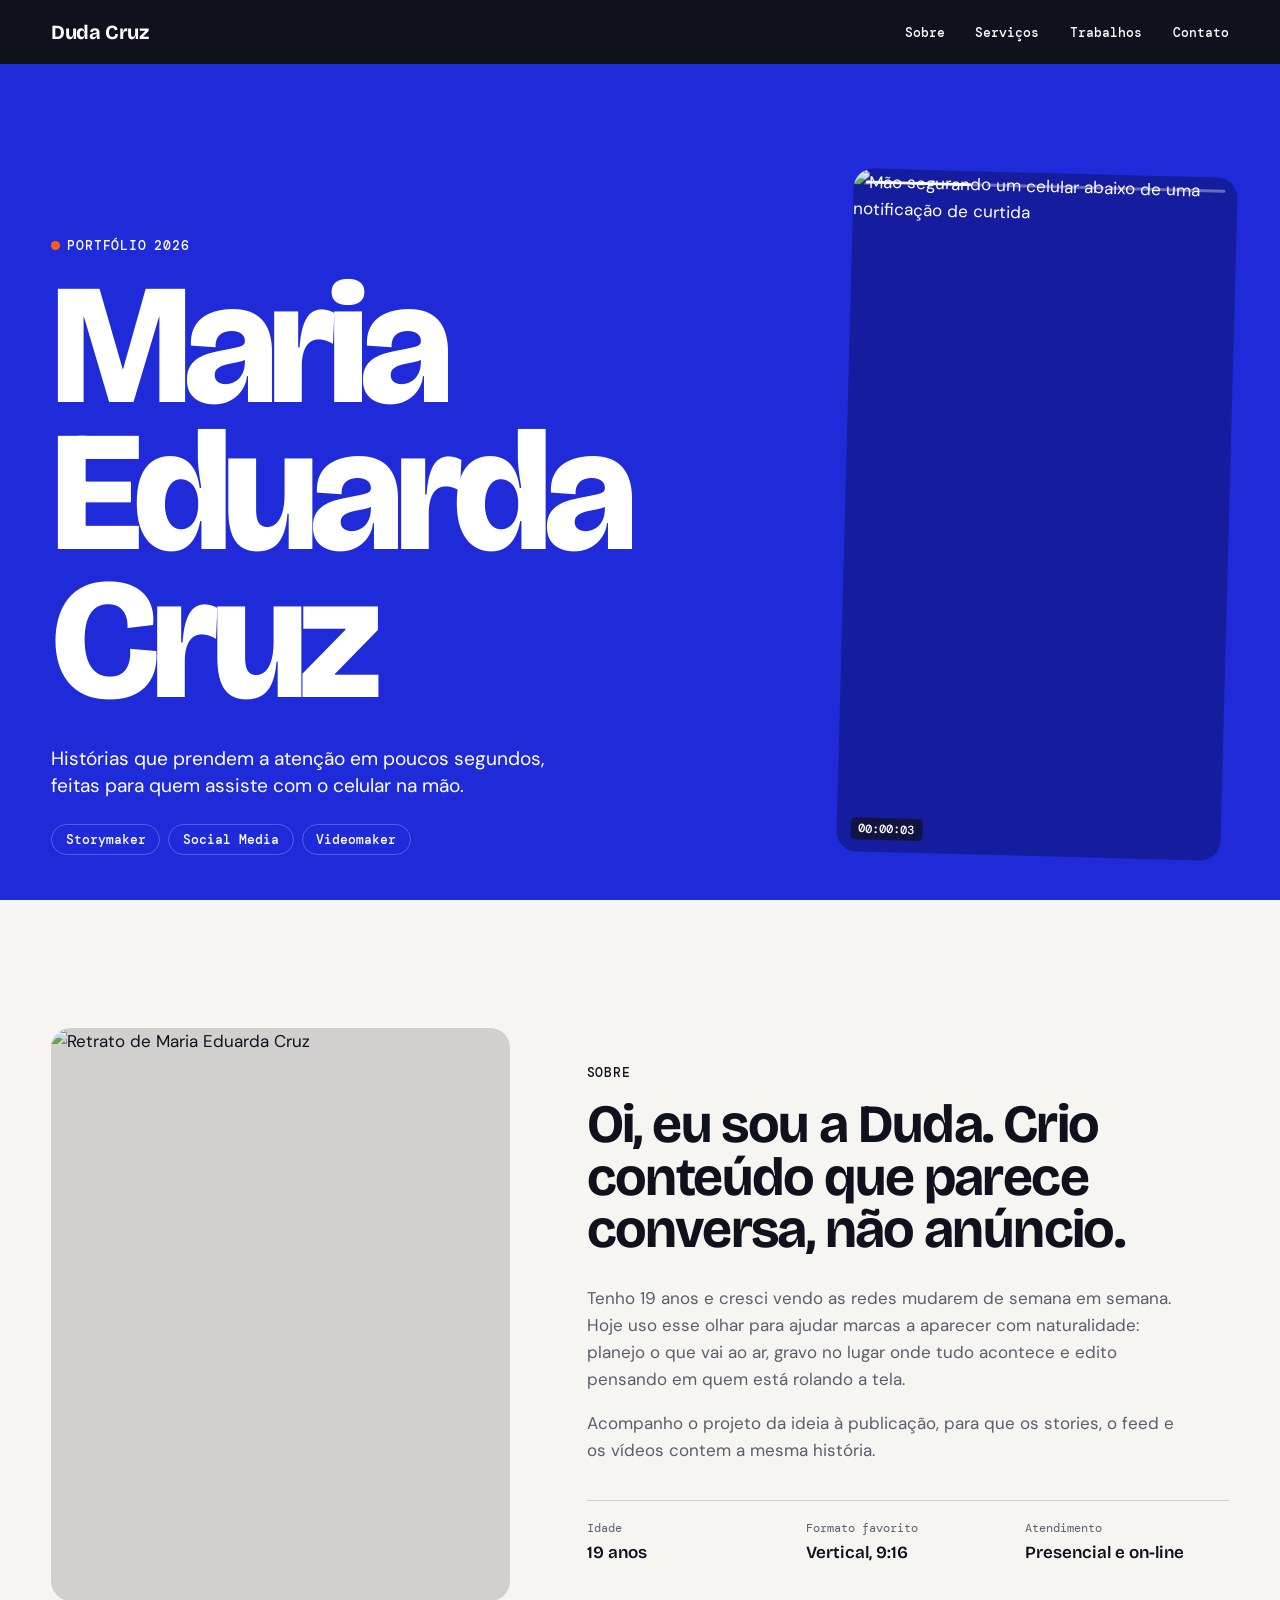
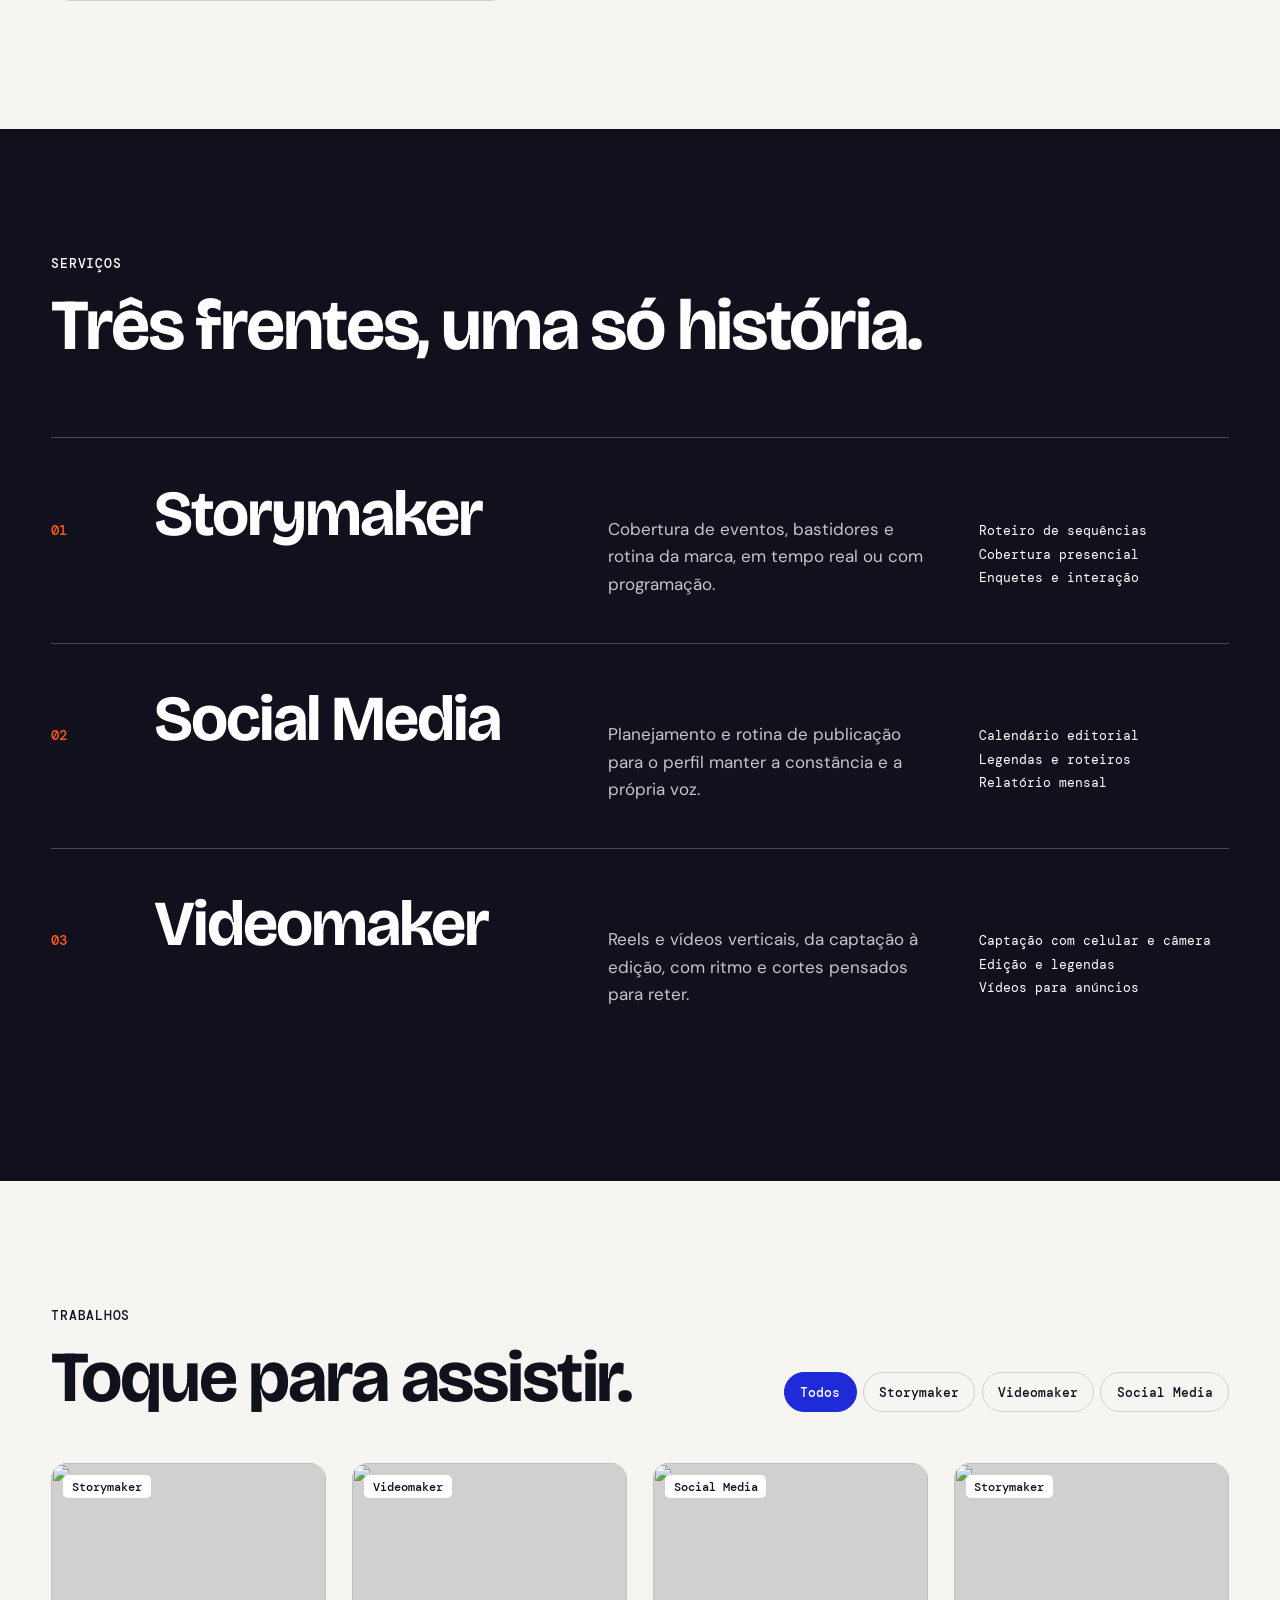
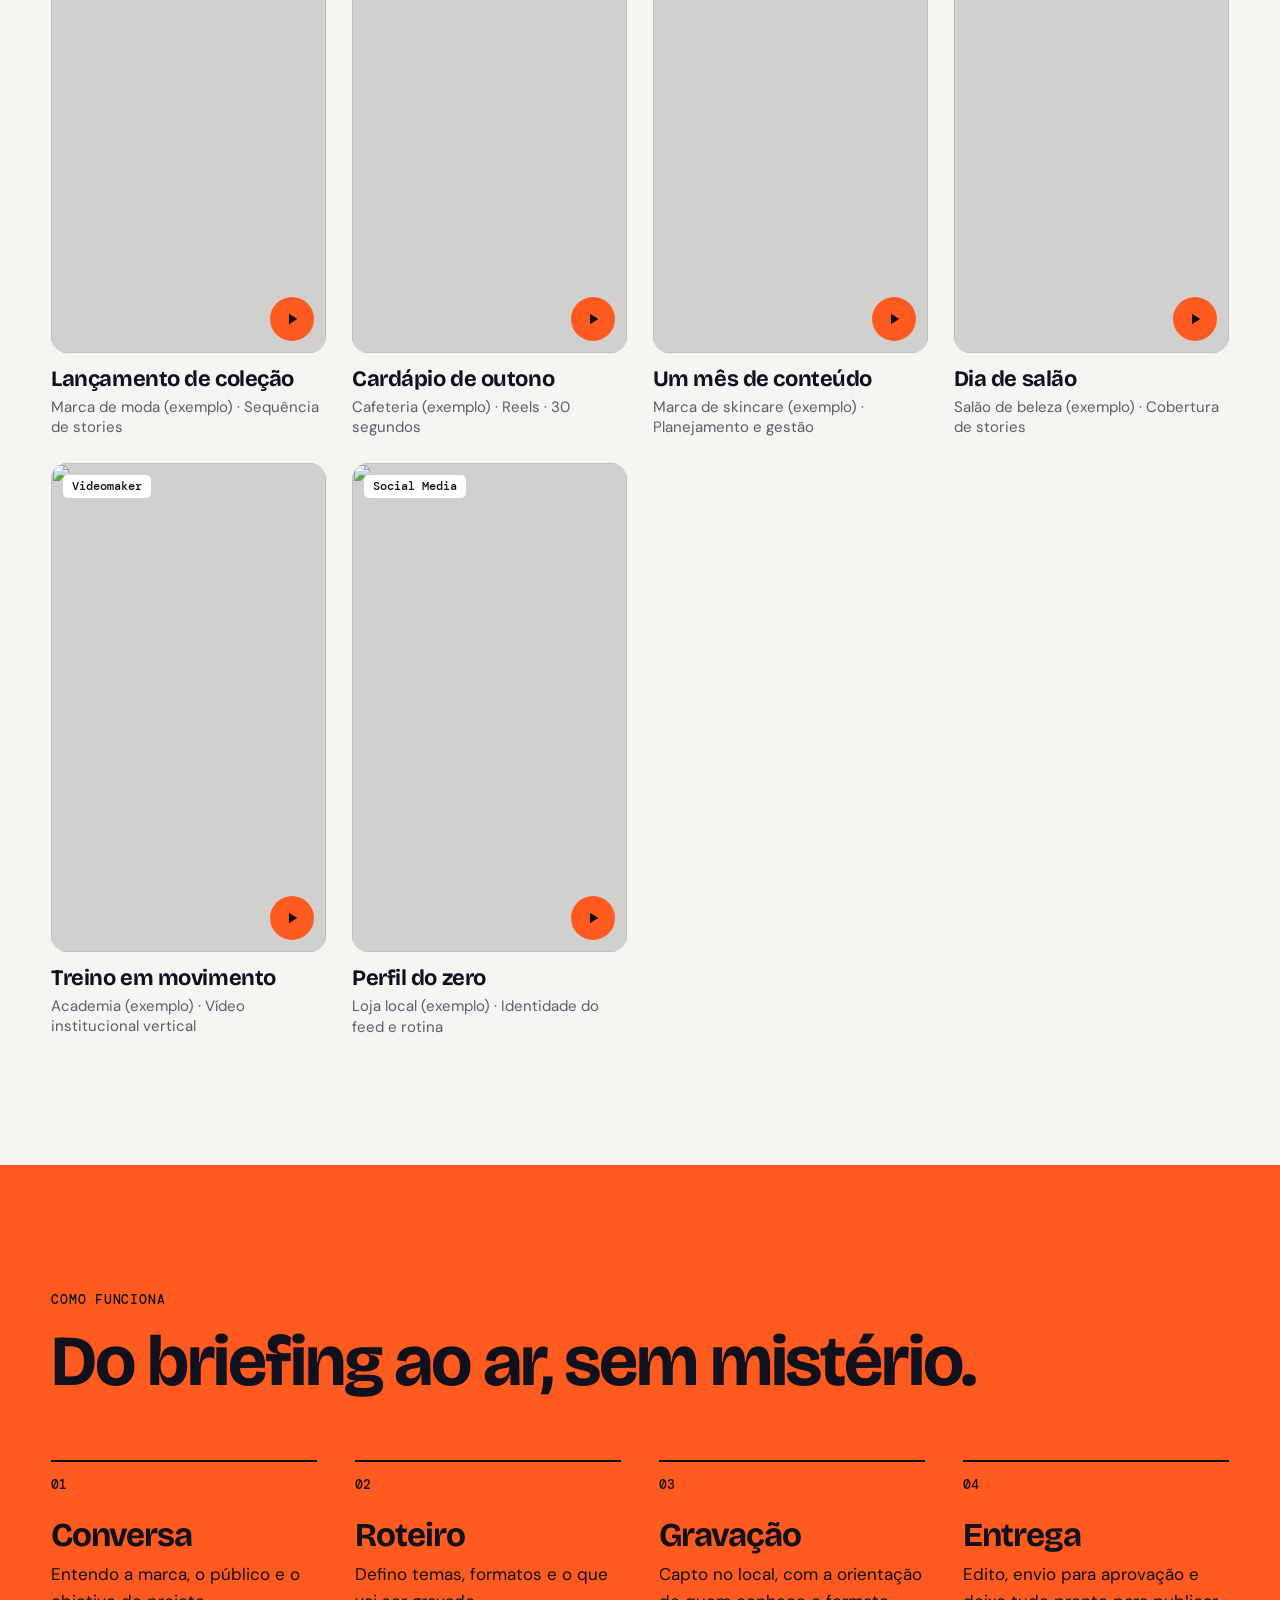
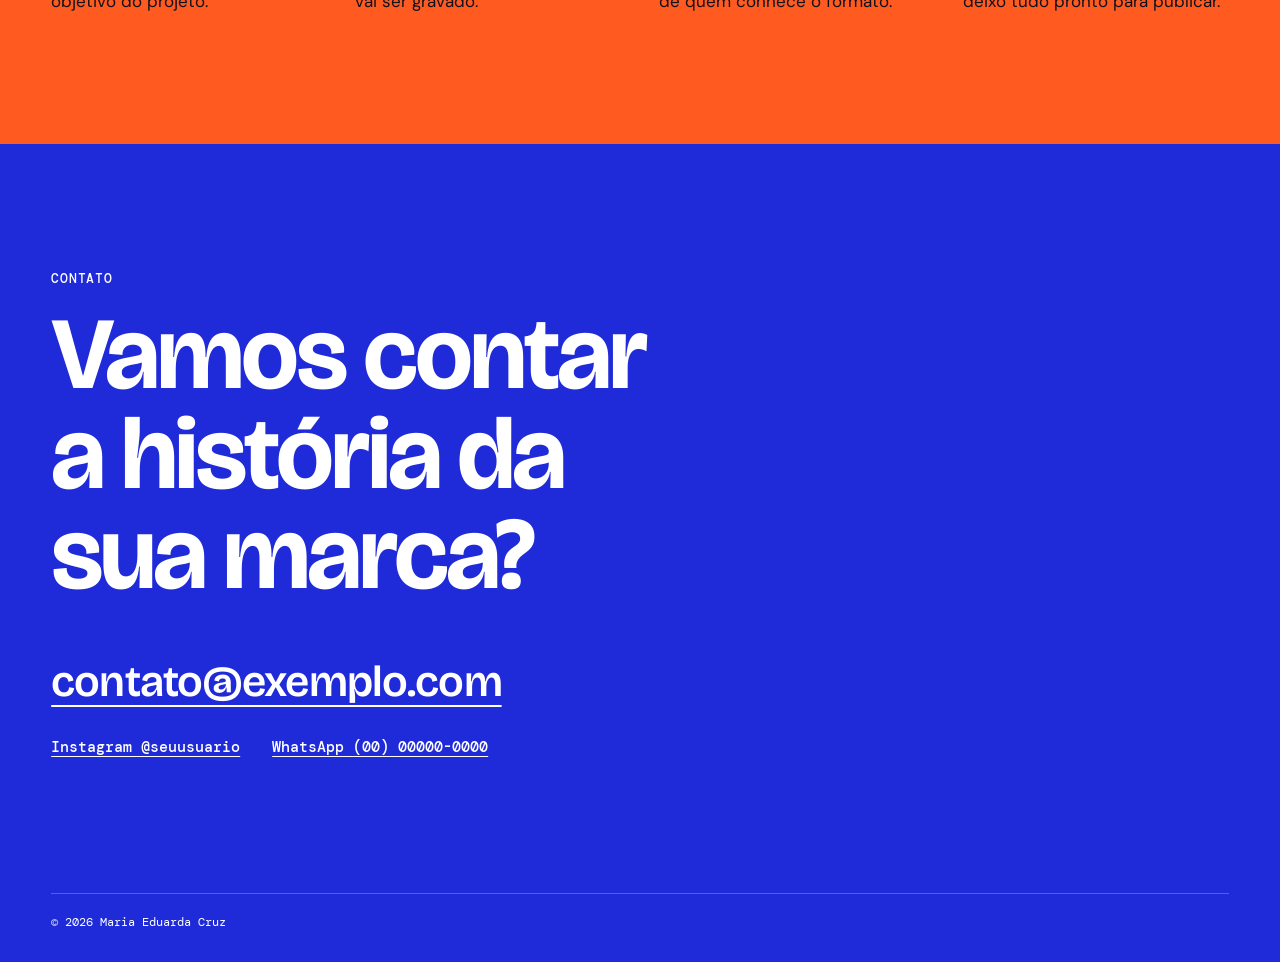
==== index.html @ 470d58ca "Primeiro upload do projeto" ====
<!doctype html>
<html lang="pt-BR">
<head>
  <meta charset="utf-8">
  <meta name="viewport" content="width=device-width, initial-scale=1">
  <title>Maria Eduarda Cruz | Storymaker, Social Media e Videomaker</title>
  <meta name="description" content="Portfólio de Maria Eduarda Cruz: stories, gestão de redes sociais e vídeos verticais para marcas.">
  <meta property="og:title" content="Maria Eduarda Cruz | Storymaker, Social Media e Videomaker">
  <meta property="og:description" content="Stories, redes sociais e vídeos verticais para marcas.">
  <meta name="theme-color" content="#1f2bd8">
  <link rel="icon" href="data:image/svg+xml,%3Csvg xmlns='http://www.w3.org/2000/svg' viewBox='0 0 32 32'%3E%3Crect width='32' height='32' rx='8' fill='%231f2bd8'/%3E%3Ccircle cx='16' cy='16' r='7' fill='%23ff5a1f'/%3E%3C/svg%3E">
  <link rel="preconnect" href="https://fonts.googleapis.com">
  <link rel="preconnect" href="https://fonts.gstatic.com" crossorigin>
  <link href="https://fonts.googleapis.com/css2?family=Bricolage+Grotesque:opsz,wght@12..96,400..800&family=DM+Mono:wght@400;500&family=DM+Sans:opsz,wght@9..40,400..600&display=swap" rel="stylesheet">
  <link rel="stylesheet" href="css/estilo.css">
</head>
<body>
  <a class="pular" href="#conteudo">Pular para o conteúdo</a>

  <header class="topo">
    <a class="topo__marca" href="#inicio">Duda Cruz</a>
    <nav aria-label="Principal">
      <a href="#sobre">Sobre</a>
      <a href="#servicos">Serviços</a>
      <a href="#trabalhos">Trabalhos</a>
      <a href="#contato">Contato</a>
    </nav>
  </header>

  <section class="abertura" id="inicio">
    <div class="abertura__texto">
      <p class="rotulo"><span class="rec" aria-hidden="true"></span>Portfólio <span data-ano></span></p>
      <h1>Maria<br>Eduarda<br>Cruz</h1>
      <p class="abertura__frase">Histórias que prendem a atenção em poucos segundos, feitas para quem assiste com o celular na mão.</p>
      <ul class="abertura__areas">
        <li>Storymaker</li>
        <li>Social Media</li>
        <li>Videomaker</li>
      </ul>
    </div>
    <div class="story" data-story-abertura aria-hidden="true">
      <div class="story__barras"></div>
      <div class="story__quadros"></div>
      <p class="story__tempo">00:00:<span data-tempo>00</span></p>
    </div>
  </section>

  <main id="conteudo">
    <section class="sobre" id="sobre">
      <figure class="sobre__foto">
        <img data-retrato alt="" loading="lazy">
      </figure>
      <div class="sobre__texto">
        <p class="rotulo">Sobre</p>
        <h2>Oi, eu sou a Duda. Crio conteúdo que parece conversa, não anúncio.</h2>
        <p>Tenho <span data-idade>19</span> anos e cresci vendo as redes mudarem de semana em semana. Hoje uso esse olhar para ajudar marcas a aparecer com naturalidade: planejo o que vai ao ar, gravo no lugar onde tudo acontece e edito pensando em quem está rolando a tela.</p>
        <p>Acompanho o projeto da ideia à publicação, para que os stories, o feed e os vídeos contem a mesma história.</p>
        <dl class="sobre__dados">
          <div><dt>Idade</dt><dd><span data-idade>19</span> anos</dd></div>
          <div><dt>Formato favorito</dt><dd>Vertical, 9:16</dd></div>
          <div><dt>Atendimento</dt><dd>Presencial e on-line</dd></div>
        </dl>
      </div>
    </section>

    <section class="servicos" id="servicos">
      <p class="rotulo">Serviços</p>
      <h2>Três frentes, uma só história.</h2>
      <ol class="servicos__lista">
        <li>
          <span class="servicos__num">01</span>
          <h3>Storymaker</h3>
          <p>Cobertura de eventos, bastidores e rotina da marca, em tempo real ou com programação.</p>
          <ul>
            <li>Roteiro de sequências</li>
            <li>Cobertura presencial</li>
            <li>Enquetes e interação</li>
          </ul>
        </li>
        <li>
          <span class="servicos__num">02</span>
          <h3>Social Media</h3>
          <p>Planejamento e rotina de publicação para o perfil manter a constância e a própria voz.</p>
          <ul>
            <li>Calendário editorial</li>
            <li>Legendas e roteiros</li>
            <li>Relatório mensal</li>
          </ul>
        </li>
        <li>
          <span class="servicos__num">03</span>
          <h3>Videomaker</h3>
          <p>Reels e vídeos verticais, da captação à edição, com ritmo e cortes pensados para reter.</p>
          <ul>
            <li>Captação com celular e câmera</li>
            <li>Edição e legendas</li>
            <li>Vídeos para anúncios</li>
          </ul>
        </li>
      </ol>
    </section>

    <section class="trabalhos" id="trabalhos">
      <div class="trabalhos__topo">
        <div>
          <p class="rotulo">Trabalhos</p>
          <h2>Toque para assistir.</h2>
        </div>
        <div class="filtros" role="group" aria-label="Filtrar trabalhos por área" data-filtros></div>
      </div>
      <ul class="grade" data-grade></ul>
    </section>

    <section class="processo">
      <p class="rotulo">Como funciona</p>
      <h2>Do briefing ao ar, sem mistério.</h2>
      <ol class="processo__passos">
        <li><h3>Conversa</h3><p>Entendo a marca, o público e o objetivo do projeto.</p></li>
        <li><h3>Roteiro</h3><p>Defino temas, formatos e o que vai ser gravado.</p></li>
        <li><h3>Gravação</h3><p>Capto no local, com a orientação de quem conhece o formato.</p></li>
        <li><h3>Entrega</h3><p>Edito, envio para aprovação e deixo tudo pronto para publicar.</p></li>
      </ol>
    </section>
  </main>

  <footer class="contato" id="contato">
    <p class="rotulo">Contato</p>
    <h2>Vamos contar a história da sua marca?</h2>
    <a class="contato__email" data-email></a>
    <ul class="contato__redes">
      <li><a data-instagram></a></li>
      <li><a data-whatsapp></a></li>
    </ul>
    <p class="contato__fim">© <span data-ano></span> Maria Eduarda Cruz</p>
  </footer>

  <dialog class="visor" data-visor aria-label="Visualizador do projeto">
    <div class="visor__palco">
      <div class="story__barras" data-visor-barras></div>
      <div class="visor__cabecalho">
        <div>
          <p class="visor__titulo" data-visor-titulo></p>
          <p class="visor__cliente" data-visor-cliente></p>
        </div>
        <button class="visor__botao" type="button" data-visor-pausar aria-label="Pausar">
          <svg viewBox="0 0 24 24" width="20" height="20" aria-hidden="true"><path fill="currentColor" d="M7 5h4v14H7zM13 5h4v14h-4z"/></svg>
        </button>
        <button class="visor__botao" type="button" data-visor-fechar aria-label="Fechar">
          <svg viewBox="0 0 24 24" width="20" height="20" aria-hidden="true"><path fill="none" stroke="currentColor" stroke-width="2.4" stroke-linecap="round" d="M6 6l12 12M18 6L6 18"/></svg>
        </button>
      </div>
      <div class="visor__midia" data-visor-midia></div>
      <p class="visor__legenda" data-visor-legenda aria-live="polite"></p>
      <button class="visor__zona visor__zona--anterior" type="button" data-visor-anterior aria-label="Quadro anterior"></button>
      <button class="visor__zona visor__zona--proximo" type="button" data-visor-proximo aria-label="Próximo quadro"></button>
    </div>
  </dialog>

  <script src="js/dados.js"></script>
  <script src="js/main.js"></script>
</body>
</html>
---- css/estilo.css ----
:root {
  --cobalto: #1f2bd8;
  --cobalto-escuro: #151d9e;
  --tangerina: #ff5a1f;
  --tinta: #10111c;
  --papel: #f6f5f1;
  --branco: #ffffff;
  --cinza: #5b5d6b;
  --linha: rgba(16, 17, 28, 0.16);
  --linha-clara: rgba(255, 255, 255, 0.24);

  --titulo: "Bricolage Grotesque", "Arial Narrow", sans-serif;
  --texto: "DM Sans", system-ui, sans-serif;
  --mono: "DM Mono", ui-monospace, monospace;

  --margem: clamp(1.25rem, 4vw, 4rem);
  --secao: clamp(4.5rem, 10vw, 9rem);
  --topo-altura: 4rem;
}

*, *::before, *::after { box-sizing: border-box; }

html { scroll-behavior: smooth; scroll-padding-top: var(--topo-altura); }

body {
  margin: 0;
  background: var(--papel);
  color: var(--tinta);
  font: 400 1.0625rem/1.6 var(--texto);
  -webkit-font-smoothing: antialiased;
}

img, video { display: block; max-width: 100%; }
ul, ol { list-style: none; margin: 0; padding: 0; }
h1, h2, h3, p, dl, dd, figure { margin: 0; }
a { color: inherit; }
button { font: inherit; color: inherit; }

h1, h2, h3 {
  font-family: var(--titulo);
  font-weight: 700;
  letter-spacing: -0.03em;
  line-height: 0.98;
  text-wrap: balance;
}

h2 { font-size: clamp(2.25rem, 5.6vw, 4.75rem); }

:focus-visible {
  outline: 3px solid var(--tangerina);
  outline-offset: 3px;
}

.pular {
  position: fixed;
  top: 0.5rem;
  left: 0.5rem;
  z-index: 30;
  padding: 0.5rem 1rem;
  background: var(--branco);
  color: var(--tinta);
  transform: translateY(-200%);
}
.pular:focus { transform: none; }

.rotulo {
  display: flex;
  align-items: center;
  gap: 0.6em;
  margin-bottom: 1.25rem;
  font: 500 0.8125rem/1 var(--mono);
  letter-spacing: 0.06em;
  text-transform: uppercase;
}

.rec {
  width: 0.65em;
  height: 0.65em;
  border-radius: 50%;
  background: var(--tangerina);
  animation: piscar 1.6s steps(2, jump-none) infinite;
}
@keyframes piscar { 50% { opacity: 0.2; } }

/* Topo */
.topo {
  position: fixed;
  inset: 0 0 auto;
  z-index: 20;
  display: flex;
  align-items: center;
  justify-content: space-between;
  gap: 1rem;
  height: var(--topo-altura);
  padding-inline: var(--margem);
  background: var(--tinta);
  color: var(--branco);
}
.topo__marca {
  font: 700 1.25rem/1 var(--titulo);
  letter-spacing: -0.02em;
  text-decoration: none;
}
.topo nav { display: flex; gap: clamp(0.85rem, 2.4vw, 2rem); }
.topo nav a {
  font: 500 0.8125rem/1 var(--mono);
  text-decoration: none;
  padding-block: 0.6rem;
}
.topo nav a:hover { text-decoration: underline; text-underline-offset: 0.3em; }

/* Abertura */
.abertura {
  display: grid;
  grid-template-columns: minmax(0, 1fr) auto;
  align-items: end;
  gap: clamp(1.5rem, 4vw, 4rem);
  min-height: 100svh;
  padding: calc(var(--topo-altura) + 1.5rem) var(--margem) clamp(1.5rem, 3.5vw, 3rem);
  background: var(--cobalto);
  color: var(--branco);
}
.abertura h1 {
  font-size: clamp(4rem, 13.4vw, 13.5rem);
  font-weight: 800;
  line-height: 0.86;
  letter-spacing: -0.05em;
}
.abertura__frase {
  max-width: 32rem;
  margin-top: clamp(1.25rem, 2.5vw, 2rem);
  font-size: clamp(1.0625rem, 1.5vw, 1.3125rem);
  line-height: 1.4;
}
.abertura__areas {
  display: flex;
  flex-wrap: wrap;
  gap: 0.5rem;
  margin-top: 1.5rem;
}
.abertura__areas li {
  padding: 0.5rem 0.85rem;
  border: 1px solid var(--linha-clara);
  border-radius: 99px;
  font: 500 0.8125rem/1 var(--mono);
}

.story {
  position: relative;
  width: min(30vw, calc((100svh - var(--topo-altura) - 4.5rem) * 9 / 16));
  min-width: 15rem;
  aspect-ratio: 9 / 16;
  overflow: hidden;
  border-radius: 1.25rem;
  background: var(--cobalto-escuro);
  transform: rotate(1.5deg);
}
.story__barras {
  position: absolute;
  inset: 0.75rem 0.75rem auto;
  z-index: 3;
  display: flex;
  gap: 0.25rem;
}
.story__barras span {
  flex: 1;
  height: 3px;
  overflow: hidden;
  border-radius: 3px;
  background: rgba(255, 255, 255, 0.35);
}
.story__barras i {
  display: block;
  height: 100%;
  background: var(--branco);
  transform: scaleX(0);
  transform-origin: left;
}
.story__quadros img {
  position: absolute;
  inset: 0;
  width: 100%;
  height: 100%;
  object-fit: cover;
  opacity: 0;
  transition: opacity 0.35s;
}
.story__quadros img.ativo { opacity: 1; }
.story__tempo {
  position: absolute;
  left: 0.85rem;
  bottom: 0.75rem;
  z-index: 3;
  padding: 0.3rem 0.5rem;
  border-radius: 0.3rem;
  background: rgba(16, 17, 28, 0.72);
  font: 500 0.75rem/1 var(--mono);
}

/* Sobre */
.sobre {
  display: grid;
  grid-template-columns: minmax(0, 5fr) minmax(0, 7fr);
  align-items: center;
  gap: clamp(2rem, 6vw, 6rem);
  padding: var(--secao) var(--margem);
}
.sobre__foto {
  aspect-ratio: 4 / 5;
  overflow: hidden;
  border-radius: 1.25rem;
  background: var(--linha);
}
.sobre__foto img { width: 100%; height: 100%; object-fit: cover; }
.sobre__texto h2 { font-size: clamp(2rem, 4.2vw, 3.75rem); margin-bottom: 1.75rem; }
.sobre__texto > p:not(.rotulo) { max-width: 38rem; margin-bottom: 1rem; color: var(--cinza); }
.sobre__dados {
  display: grid;
  grid-template-columns: repeat(3, minmax(0, 1fr));
  gap: 1rem;
  margin-top: 2.25rem;
  padding-top: 1.25rem;
  border-top: 1px solid var(--linha);
}
.sobre__dados dt {
  margin-bottom: 0.35rem;
  color: var(--cinza);
  font: 400 0.75rem/1.3 var(--mono);
}
.sobre__dados dd { font: 600 1.0625rem/1.25 var(--titulo); }

/* Serviços */
.servicos {
  padding: var(--secao) var(--margem);
  background: var(--tinta);
  color: var(--branco);
}
.servicos h2 { margin-bottom: clamp(2.5rem, 6vw, 5rem); }
.servicos__lista > li {
  display: grid;
  grid-template-columns: 4rem minmax(0, 5fr) minmax(0, 4fr) minmax(0, 3fr);
  gap: 1rem clamp(1.5rem, 3vw, 3rem);
  align-items: baseline;
  padding-block: clamp(1.75rem, 3.5vw, 3rem);
  border-top: 1px solid var(--linha-clara);
}
.servicos__num { color: var(--tangerina); font: 500 0.875rem/1 var(--mono); }
.servicos h3 { font-size: clamp(2.25rem, 5vw, 4.5rem); }
.servicos__lista p { color: rgba(255, 255, 255, 0.76); }
.servicos__lista ul { font: 400 0.8125rem/1.8 var(--mono); }

/* Trabalhos */
.trabalhos { padding: var(--secao) var(--margem); }
.trabalhos__topo {
  display: flex;
  flex-wrap: wrap;
  align-items: flex-end;
  justify-content: space-between;
  gap: 1.5rem;
  margin-bottom: clamp(2rem, 4vw, 3.5rem);
}
.filtros { display: flex; flex-wrap: wrap; gap: 0.4rem; }
.filtros button {
  min-height: 2.5rem;
  padding: 0.5rem 0.95rem;
  border: 1px solid var(--linha);
  border-radius: 99px;
  background: none;
  font: 500 0.8125rem/1 var(--mono);
  cursor: pointer;
  transition: background 0.15s, color 0.15s;
}
.filtros button:hover { border-color: var(--tinta); }
.filtros button[aria-pressed="true"] {
  border-color: var(--cobalto);
  background: var(--cobalto);
  color: var(--branco);
}

.grade {
  display: grid;
  grid-template-columns: repeat(auto-fill, minmax(min(100%, 17rem), 1fr));
  gap: clamp(1rem, 2vw, 1.75rem);
}
.grade li[hidden] { display: none; }

.cartao {
  display: block;
  width: 100%;
  padding: 0;
  border: 0;
  background: none;
  text-align: left;
  cursor: pointer;
}
.cartao__capa {
  position: relative;
  display: block;
  aspect-ratio: 9 / 16;
  overflow: hidden;
  border-radius: 1rem;
  background: var(--linha);
}
.cartao__capa img {
  width: 100%;
  height: 100%;
  object-fit: cover;
  transition: transform 0.6s cubic-bezier(0.2, 0.7, 0.2, 1);
}
.cartao:hover img, .cartao:focus-visible img { transform: scale(1.04); }
.cartao__selo {
  position: absolute;
  top: 0.75rem;
  left: 0.75rem;
  padding: 0.35rem 0.55rem;
  border-radius: 0.3rem;
  background: var(--branco);
  color: var(--tinta);
  font: 500 0.75rem/1 var(--mono);
}
.cartao__play {
  position: absolute;
  right: 0.75rem;
  bottom: 0.75rem;
  display: grid;
  place-items: center;
  width: 2.75rem;
  height: 2.75rem;
  border-radius: 50%;
  background: var(--tangerina);
  color: var(--tinta);
}
.cartao__titulo {
  display: block;
  margin-top: 0.9rem;
  font: 700 1.375rem/1.1 var(--titulo);
  letter-spacing: -0.02em;
}
.cartao__info {
  display: block;
  margin-top: 0.35rem;
  color: var(--cinza);
  font-size: 0.9375rem;
  line-height: 1.35;
}

/* Processo */
.processo {
  padding: var(--secao) var(--margem);
  background: var(--tangerina);
}
.processo h2 { margin-bottom: clamp(2.5rem, 5vw, 4.5rem); }
.processo__passos {
  display: grid;
  grid-template-columns: repeat(4, minmax(0, 1fr));
  gap: clamp(1.5rem, 3vw, 3rem);
  counter-reset: passo;
}
.processo__passos li {
  padding-top: 1rem;
  border-top: 2px solid var(--tinta);
  counter-increment: passo;
}
.processo__passos li::before {
  content: "0" counter(passo);
  display: block;
  margin-bottom: 1.75rem;
  font: 500 0.8125rem/1 var(--mono);
}
.processo h3 { margin-bottom: 0.6rem; font-size: clamp(1.625rem, 2.6vw, 2.25rem); }

/* Contato */
.contato {
  padding: var(--secao) var(--margem) 2rem;
  background: var(--cobalto);
  color: var(--branco);
}
.contato h2 { max-width: 15ch; font-size: clamp(2.75rem, 8vw, 7.5rem); }
.contato__email {
  display: inline-block;
  margin-top: clamp(2rem, 4vw, 3.5rem);
  font: 600 clamp(1.25rem, 3.4vw, 2.75rem)/1.15 var(--titulo);
  letter-spacing: -0.02em;
  overflow-wrap: anywhere;
  text-decoration-thickness: 2px;
  text-underline-offset: 0.2em;
}
.contato__email:hover { color: #ffb08f; }
.contato__redes {
  display: flex;
  flex-wrap: wrap;
  gap: 0.5rem 2rem;
  margin-top: 1.5rem;
  font: 500 0.9375rem/1.4 var(--mono);
}
.contato__redes a { display: inline-block; padding-block: 0.4rem; text-underline-offset: 0.25em; }
.contato__fim {
  margin-top: var(--secao);
  padding-top: 1.25rem;
  border-top: 1px solid var(--linha-clara);
  font: 400 0.75rem/1.4 var(--mono);
}

/* Visualizador de projeto */
.visor {
  width: 100%;
  max-width: none;
  height: 100%;
  max-height: none;
  margin: 0;
  padding: 0;
  border: 0;
  background: rgba(10, 10, 18, 0.94);
  color: var(--branco);
}
.visor::backdrop { background: rgba(10, 10, 18, 0.94); }
.visor[open] { display: grid; place-items: center; }
.visor__palco {
  position: relative;
  width: min(100vw, calc(100dvh * 9 / 16));
  height: min(100dvh, calc(100vw * 16 / 9));
  overflow: hidden;
  background: var(--tinta);
}
@media (min-width: 700px) {
  .visor__palco {
    width: calc((100dvh - 3rem) * 9 / 16);
    height: calc(100dvh - 3rem);
    border-radius: 1rem;
  }
}
.visor__palco::before, .visor__palco::after {
  content: "";
  position: absolute;
  inset-inline: 0;
  z-index: 1;
  pointer-events: none;
}
.visor__palco::before { top: 0; height: 26%; background: linear-gradient(rgba(0, 0, 0, 0.62), transparent); }
.visor__palco::after { bottom: 0; height: 40%; background: linear-gradient(transparent, rgba(0, 0, 0, 0.8)); }
.visor__cabecalho {
  position: absolute;
  inset: 1.5rem 0.5rem auto 1rem;
  z-index: 4;
  display: flex;
  align-items: center;
  gap: 0.15rem;
}
.visor__cabecalho > div { flex: 1; min-width: 0; }
.visor__titulo { font: 700 1.0625rem/1.15 var(--titulo); }
.visor__cliente { font-size: 0.8125rem; line-height: 1.3; }
.visor__botao {
  display: grid;
  place-items: center;
  flex: none;
  width: 2.75rem;
  height: 2.75rem;
  padding: 0;
  border: 0;
  border-radius: 50%;
  background: none;
  cursor: pointer;
}
.visor__botao:hover { background: rgba(255, 255, 255, 0.16); }
.visor__midia, .visor__midia img, .visor__midia video {
  position: absolute;
  inset: 0;
  width: 100%;
  height: 100%;
  object-fit: cover;
}
.visor__midia img { animation: aproximar 7s ease-out forwards; }
@keyframes aproximar { to { transform: scale(1.09); } }
.visor__legenda {
  position: absolute;
  inset: auto 1.25rem 1.75rem;
  z-index: 2;
  font: 600 clamp(1.125rem, 2.8vh, 1.5rem)/1.2 var(--titulo);
  letter-spacing: -0.01em;
  text-wrap: pretty;
}
.visor__zona {
  position: absolute;
  top: 5rem;
  bottom: 0;
  z-index: 3;
  width: 50%;
  padding: 0;
  border: 0;
  background: none;
  cursor: pointer;
}
.visor__zona--anterior { left: 0; width: 35%; cursor: w-resize; }
.visor__zona--proximo { right: 0; width: 65%; cursor: e-resize; }
.visor__zona:focus-visible { outline-offset: -6px; }

/* Entrada suave ao rolar (só com JavaScript ativo) */
.js .surgir {
  opacity: 0;
  transform: translateY(1.25rem);
  transition: opacity 0.6s, transform 0.6s cubic-bezier(0.2, 0.7, 0.2, 1);
}
.js .surgir.visivel { opacity: 1; transform: none; }

/* Telas menores */
@media (max-width: 1000px) {
  .servicos__lista > li { grid-template-columns: 3rem minmax(0, 1fr) minmax(0, 1fr); }
  .servicos h3 { grid-column: 2 / -1; }
  .servicos__lista p { grid-column: 2; }
  .processo__passos { grid-template-columns: repeat(2, minmax(0, 1fr)); }
}

@media (max-width: 760px) {
  .topo__marca { display: none; }
  .topo { justify-content: center; }
  .topo nav { width: 100%; justify-content: space-between; }

  .abertura { grid-template-columns: minmax(0, 1fr); }
  .abertura h1 { font-size: clamp(4rem, 23vw, 9rem); }
  .story { width: min(68vw, 20rem); justify-self: end; }

  .sobre { grid-template-columns: minmax(0, 1fr); }
  .sobre__dados { grid-template-columns: minmax(0, 1fr); }
  .sobre__dados div { display: flex; justify-content: space-between; gap: 1rem; align-items: baseline; }
  .sobre__dados dt { margin: 0; }

  .servicos__lista > li { grid-template-columns: 2.25rem minmax(0, 1fr); }
  .servicos__lista h3, .servicos__lista p, .servicos__lista ul { grid-column: 2; }

  .grade { grid-template-columns: repeat(2, minmax(0, 1fr)); }
  .cartao__titulo { font-size: 1.125rem; }
  .cartao__info { font-size: 0.8125rem; }
}

@media (max-width: 480px) {
  .processo__passos { grid-template-columns: minmax(0, 1fr); }
  .processo__passos li::before { margin-bottom: 1rem; }
}

@media (prefers-reduced-motion: reduce) {
  html { scroll-behavior: auto; }
  *, *::before, *::after {
    animation: none !important;
    transition: none !important;
  }
  .js .surgir { opacity: 1; transform: none; }
}
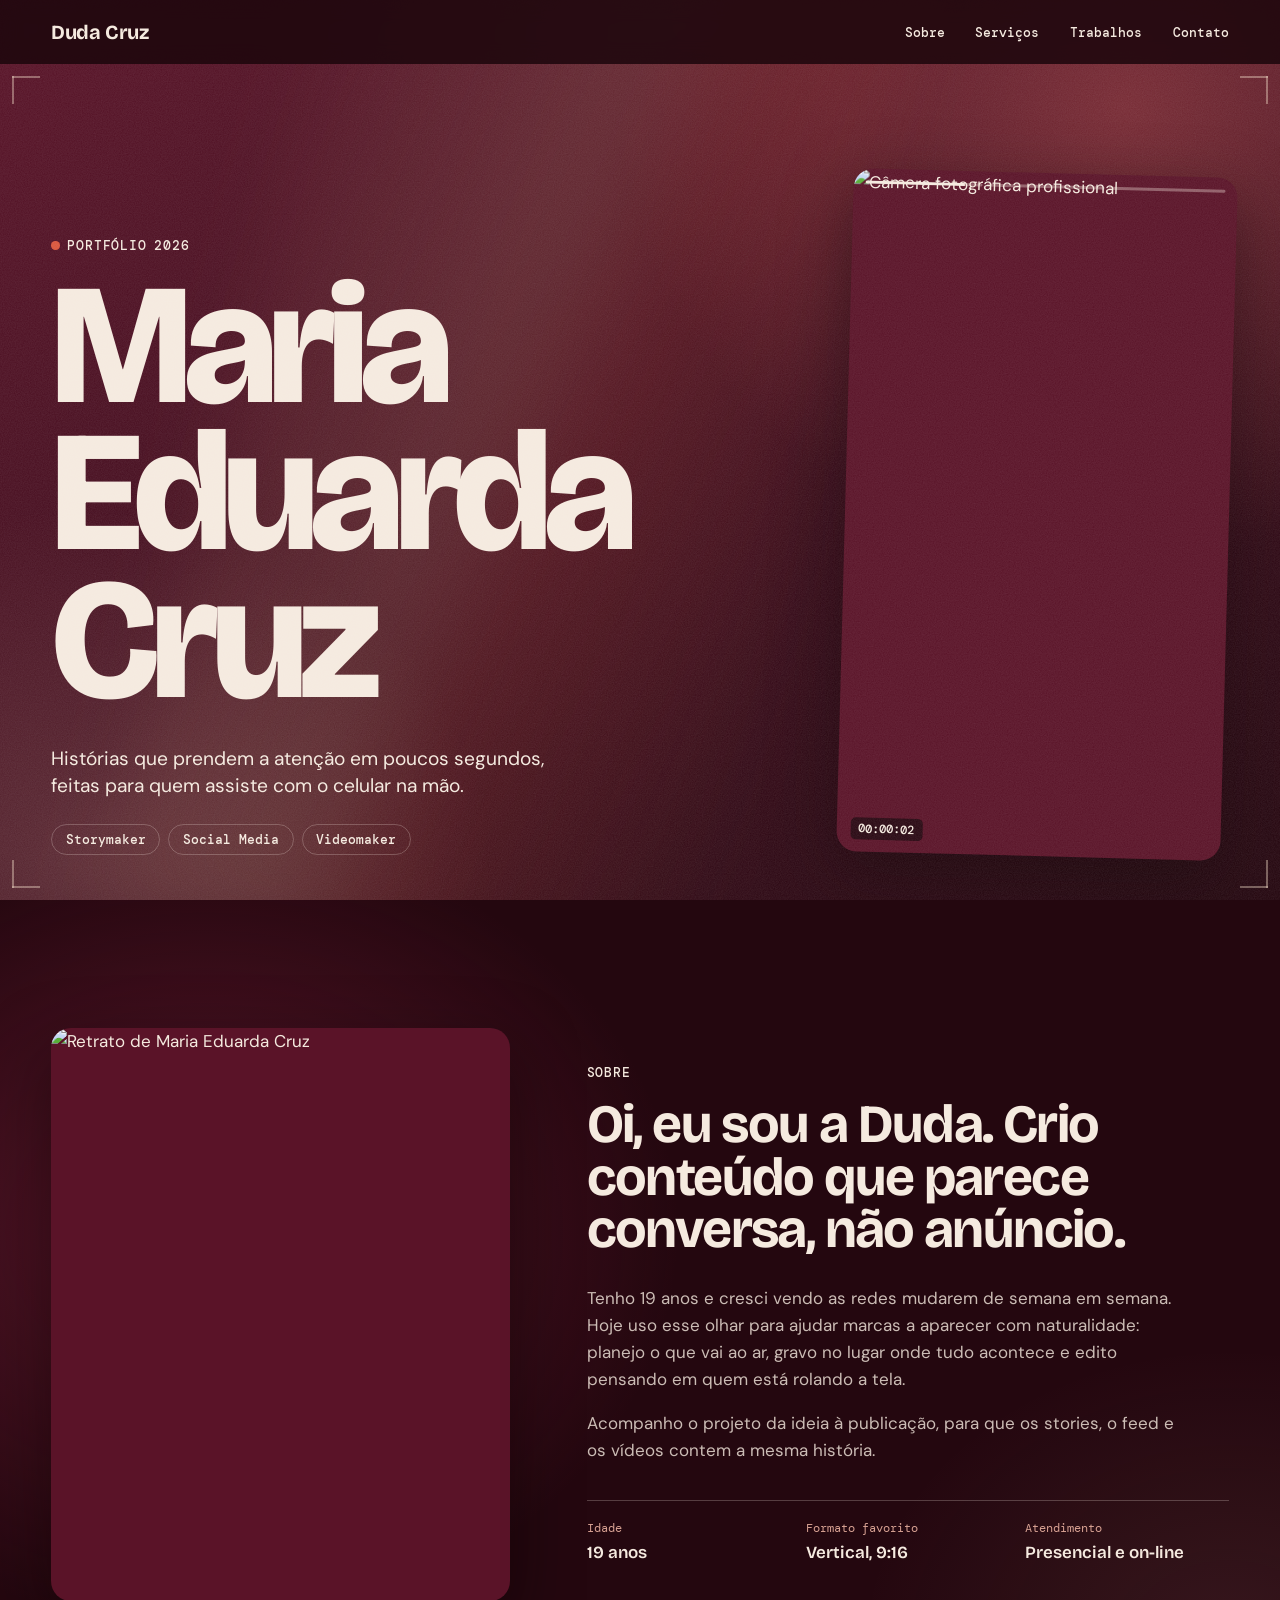
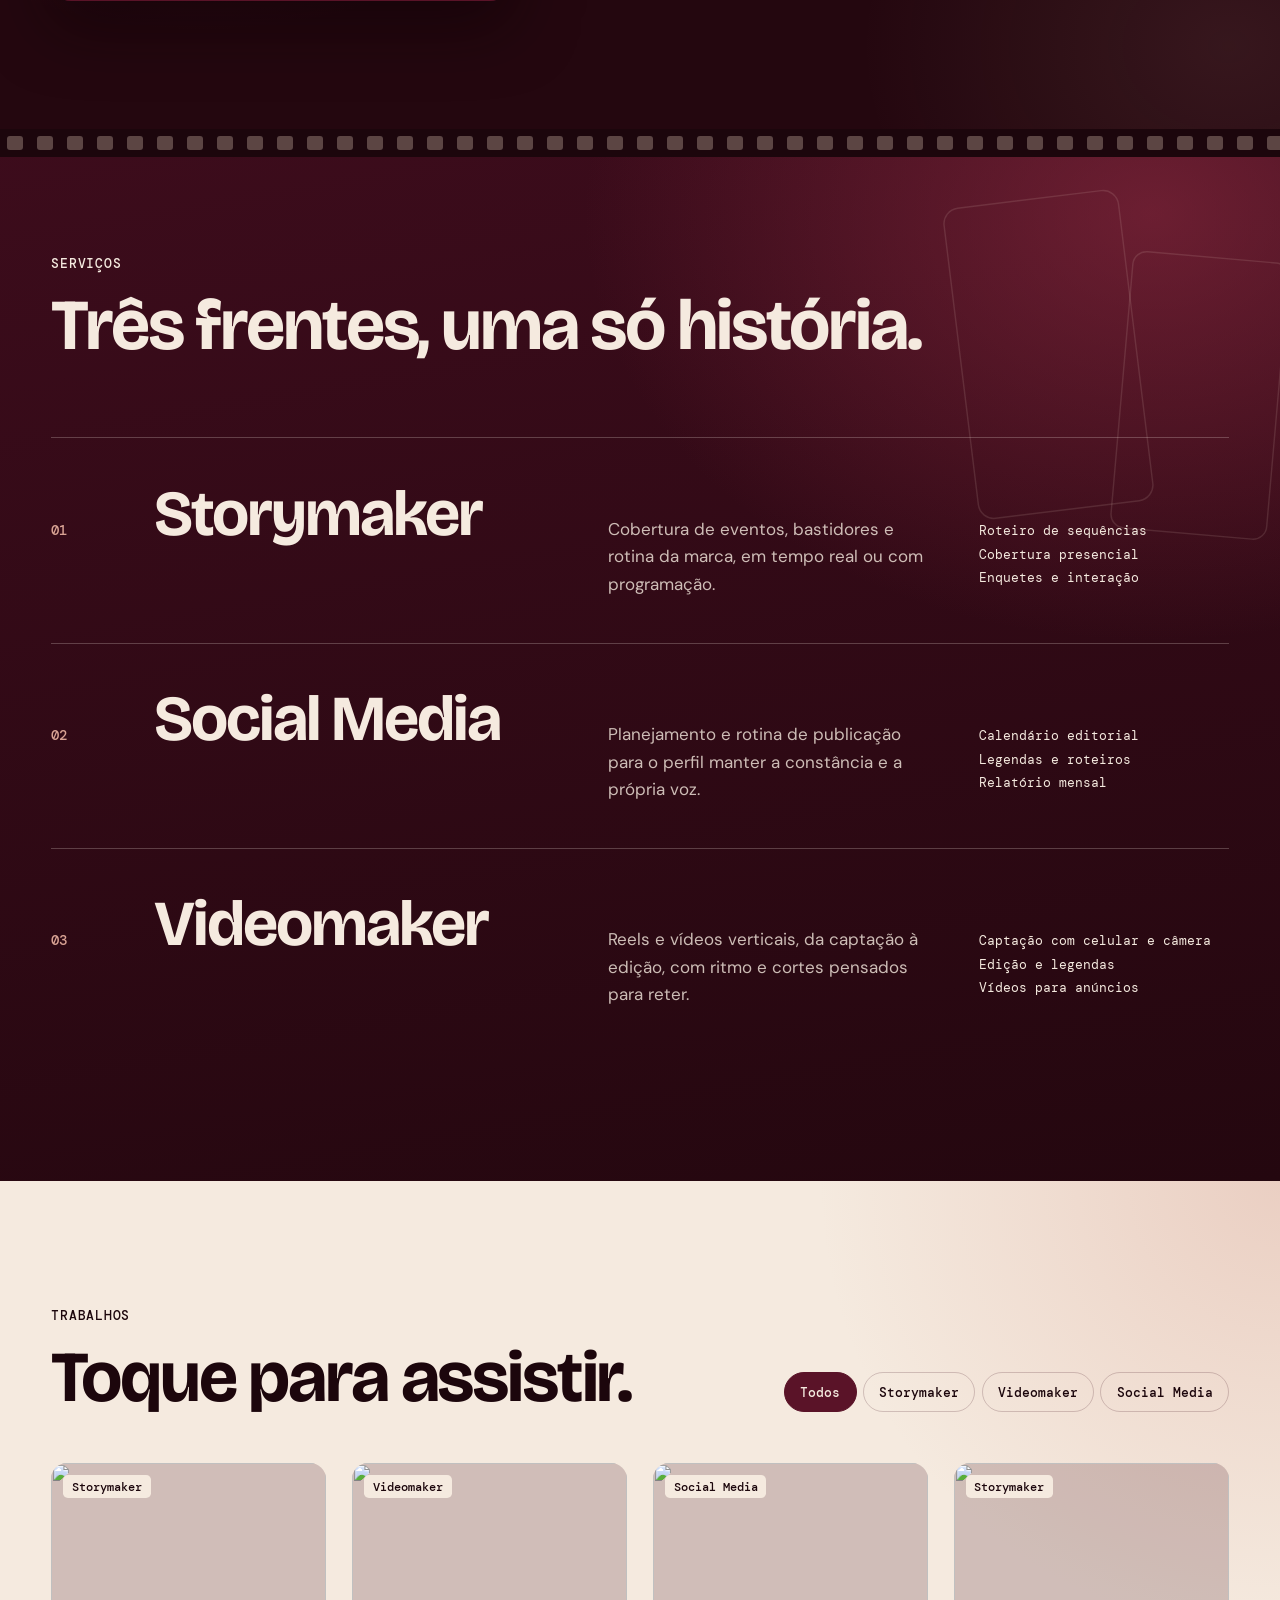
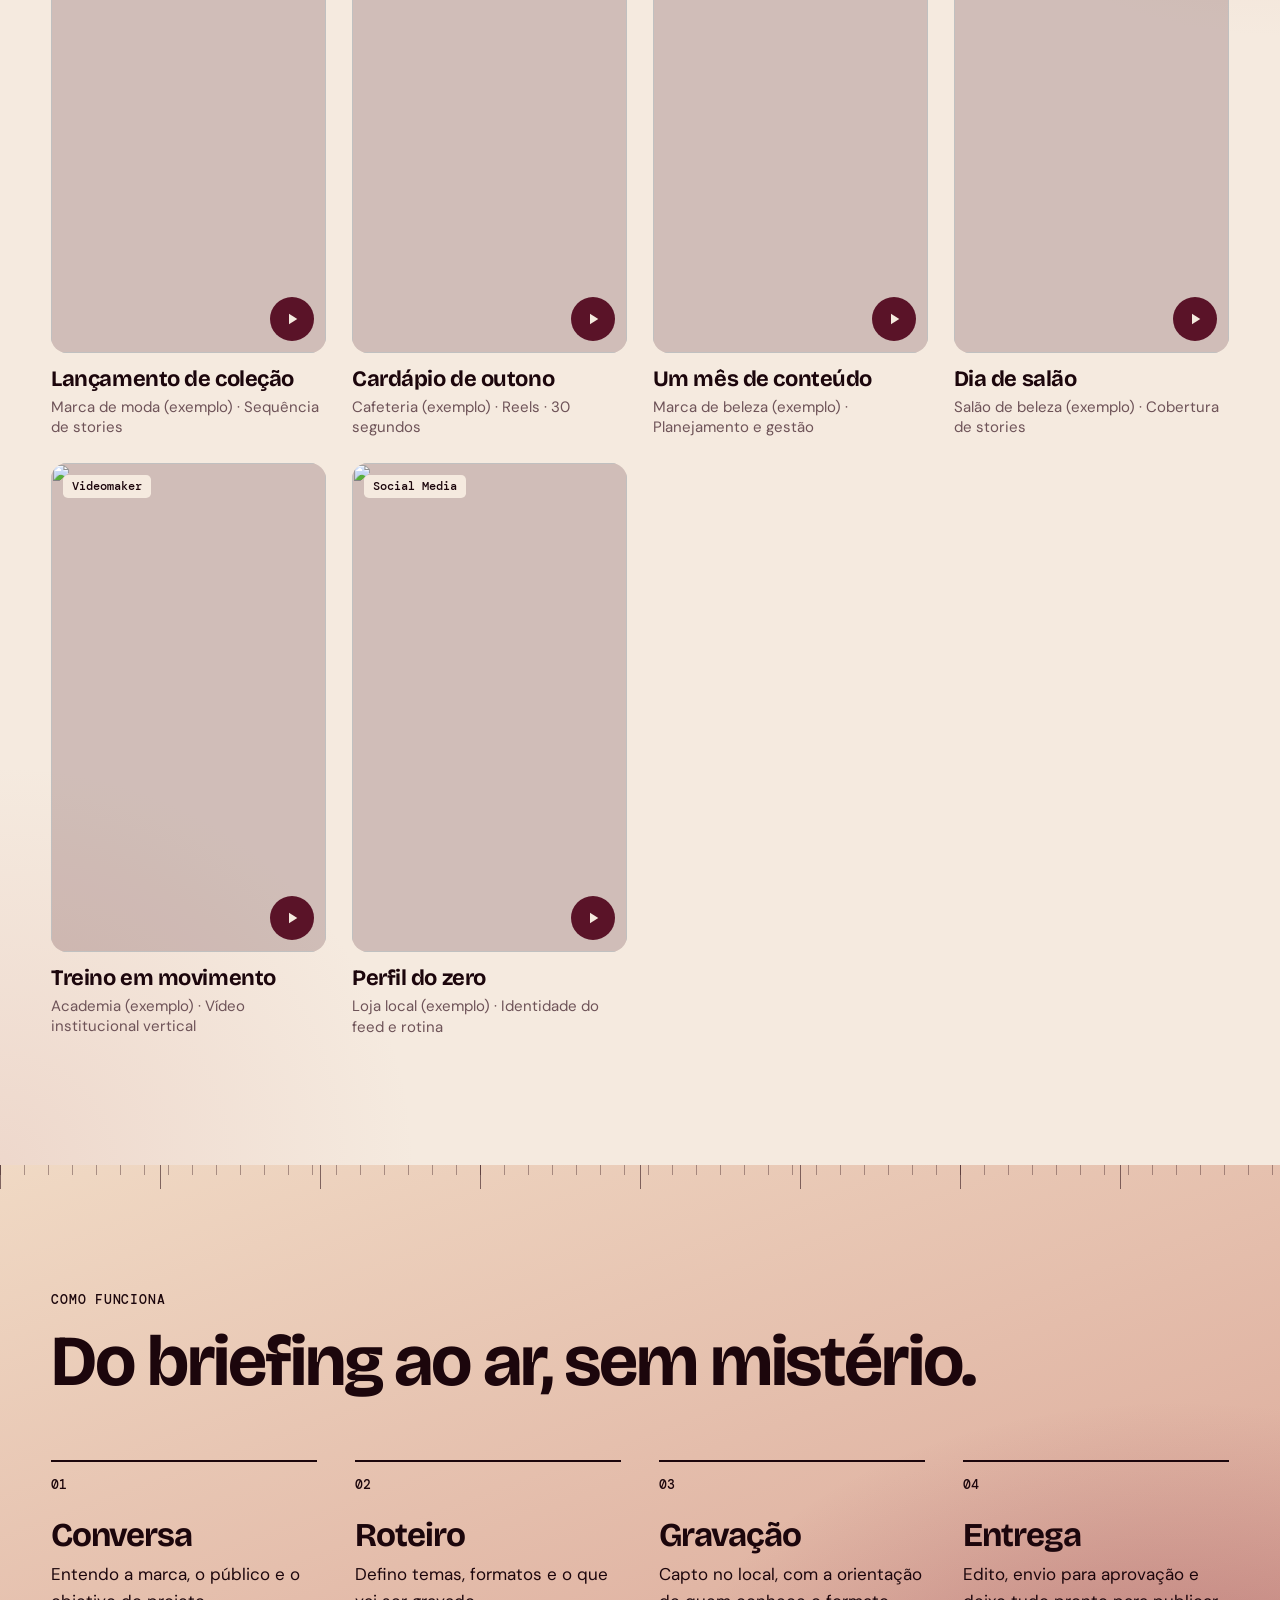
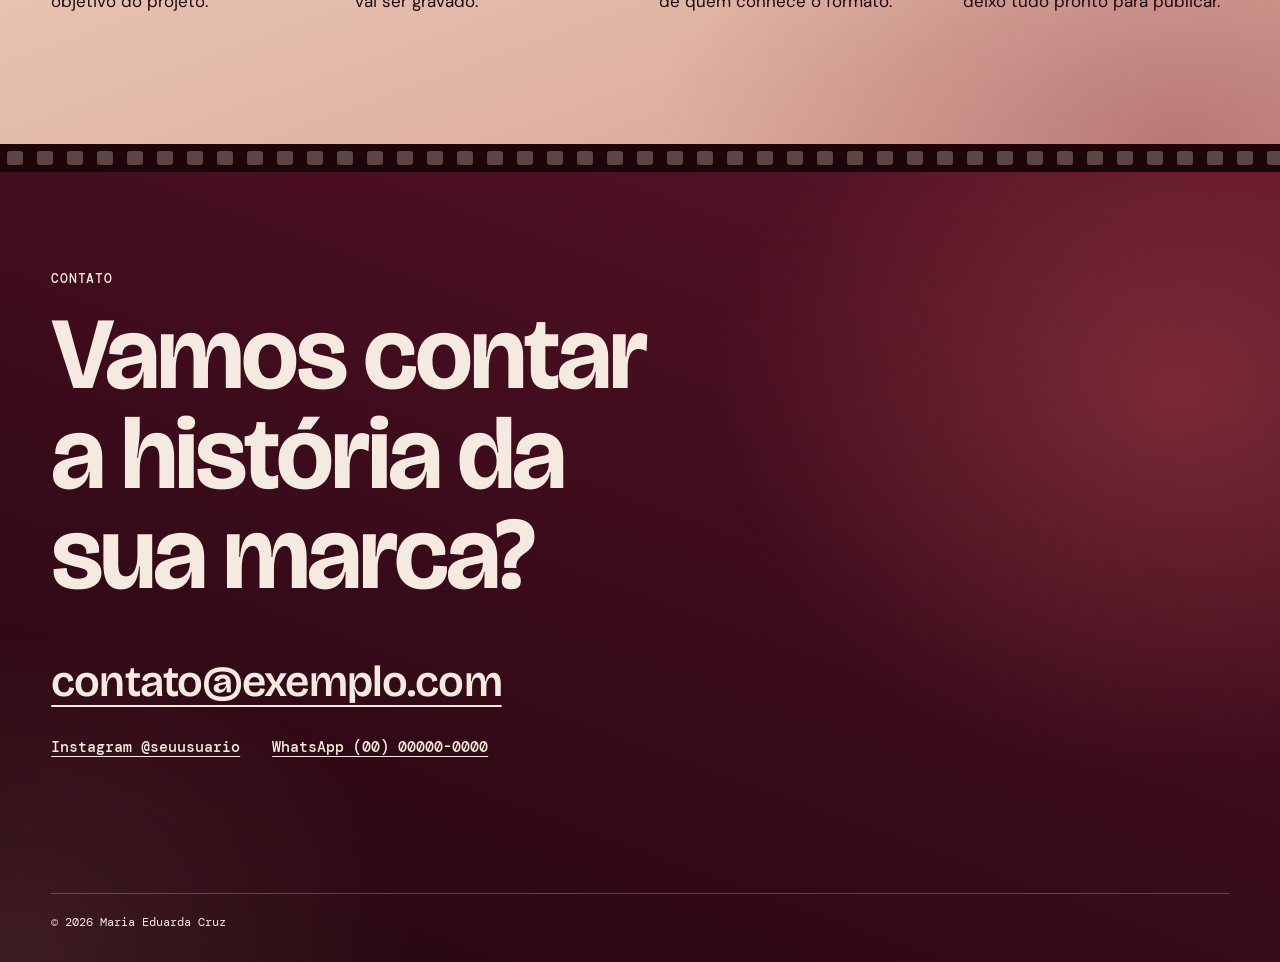
==== commit 0a0fe288: "Aplica tema bordô e troca fotos de exemplo Co-Authored-By: Claude Opus 5.5 <noreply@anthropic.com>" ====
--- a/index.html
+++ b/index.html
@@ -7,8 +7,8 @@
   <meta name="description" content="Portfólio de Maria Eduarda Cruz: stories, gestão de redes sociais e vídeos verticais para marcas.">
   <meta property="og:title" content="Maria Eduarda Cruz | Storymaker, Social Media e Videomaker">
   <meta property="og:description" content="Stories, redes sociais e vídeos verticais para marcas.">
-  <meta name="theme-color" content="#1f2bd8">
-  <link rel="icon" href="data:image/svg+xml,%3Csvg xmlns='http://www.w3.org/2000/svg' viewBox='0 0 32 32'%3E%3Crect width='32' height='32' rx='8' fill='%231f2bd8'/%3E%3Ccircle cx='16' cy='16' r='7' fill='%23ff5a1f'/%3E%3C/svg%3E">
+  <meta name="theme-color" content="#3d0c1c">
+  <link rel="icon" href="data:image/svg+xml,%3Csvg xmlns='http://www.w3.org/2000/svg' viewBox='0 0 32 32'%3E%3Crect width='32' height='32' rx='8' fill='%233d0c1c'/%3E%3Ccircle cx='16' cy='16' r='7' fill='%23d9a394'/%3E%3C/svg%3E">
   <link rel="preconnect" href="https://fonts.googleapis.com">
   <link rel="preconnect" href="https://fonts.gstatic.com" crossorigin>
   <link href="https://fonts.googleapis.com/css2?family=Bricolage+Grotesque:opsz,wght@12..96,400..800&family=DM+Mono:wght@400;500&family=DM+Sans:opsz,wght@9..40,400..600&display=swap" rel="stylesheet">
--- a/css/estilo.css
+++ b/css/estilo.css
@@ -1,13 +1,16 @@
 :root {
-  --cobalto: #1f2bd8;
-  --cobalto-escuro: #151d9e;
-  --tangerina: #ff5a1f;
-  --tinta: #10111c;
-  --papel: #f6f5f1;
-  --branco: #ffffff;
-  --cinza: #5b5d6b;
-  --linha: rgba(16, 17, 28, 0.16);
-  --linha-clara: rgba(255, 255, 255, 0.24);
+  --tinta: #1c060c;
+  --bordo-profundo: #24070f;
+  --bordo: #3d0c1c;
+  --vinho: #5a1328;
+  --rose: #d9a394;
+  --champanhe: #f0d9c4;
+  --creme: #f5eadf;
+  --coral: #d9553c;
+  --cinza: #6e5358;
+  --linha: rgba(61, 12, 28, 0.2);
+  --linha-clara: rgba(245, 234, 223, 0.24);
+  --creme-suave: rgba(245, 234, 223, 0.8);
 
   --titulo: "Bricolage Grotesque", "Arial Narrow", sans-serif;
   --texto: "DM Sans", system-ui, sans-serif;
@@ -24,10 +27,30 @@
 
 body {
   margin: 0;
-  background: var(--papel);
-  color: var(--tinta);
+  background: var(--bordo-profundo);
+  color: var(--creme);
   font: 400 1.0625rem/1.6 var(--texto);
   -webkit-font-smoothing: antialiased;
+}
+
+/* Granulação de filme sobre toda a página */
+body::after {
+  content: "";
+  position: fixed;
+  inset: 0;
+  z-index: 10;
+  pointer-events: none;
+  opacity: 0.09;
+  background-image: url("data:image/svg+xml,%3Csvg xmlns='http://www.w3.org/2000/svg' width='220' height='220'%3E%3Cfilter id='g'%3E%3CfeTurbulence type='fractalNoise' baseFrequency='.85' numOctaves='2' stitchTiles='stitch'/%3E%3CfeColorMatrix values='0 0 0 0 1 0 0 0 0 1 0 0 0 0 1 0 0 0 1 0'/%3E%3C/filter%3E%3Crect width='220' height='220' filter='url(%23g)'/%3E%3C/svg%3E");
+}
+
+/* Faixa de película entre seções */
+.servicos::before, .contato::before {
+  content: "";
+  position: absolute;
+  inset: 0 0 auto;
+  height: 1.75rem;
+  background: var(--tinta) url("data:image/svg+xml,%3Csvg xmlns='http://www.w3.org/2000/svg' width='30' height='28'%3E%3Crect x='7' y='7' width='16' height='14' rx='3' fill='%23f0d9c4' fill-opacity='.3'/%3E%3C/svg%3E") repeat-x left center;
 }
 
 img, video { display: block; max-width: 100%; }
@@ -47,7 +70,7 @@
 h2 { font-size: clamp(2.25rem, 5.6vw, 4.75rem); }
 
 :focus-visible {
-  outline: 3px solid var(--tangerina);
+  outline: 3px solid var(--coral);
   outline-offset: 3px;
 }
 
@@ -57,7 +80,7 @@
   left: 0.5rem;
   z-index: 30;
   padding: 0.5rem 1rem;
-  background: var(--branco);
+  background: var(--creme);
   color: var(--tinta);
   transform: translateY(-200%);
 }
@@ -77,7 +100,7 @@
   width: 0.65em;
   height: 0.65em;
   border-radius: 50%;
-  background: var(--tangerina);
+  background: var(--coral);
   animation: piscar 1.6s steps(2, jump-none) infinite;
 }
 @keyframes piscar { 50% { opacity: 0.2; } }
@@ -93,8 +116,10 @@
   gap: 1rem;
   height: var(--topo-altura);
   padding-inline: var(--margem);
-  background: var(--tinta);
-  color: var(--branco);
+  background: rgba(28, 6, 12, 0.86);
+  -webkit-backdrop-filter: blur(10px);
+  backdrop-filter: blur(10px);
+  color: var(--creme);
 }
 .topo__marca {
   font: 700 1.25rem/1 var(--titulo);
@@ -111,15 +136,59 @@
 
 /* Abertura */
 .abertura {
+  position: relative;
+  overflow: hidden;
   display: grid;
   grid-template-columns: minmax(0, 1fr) auto;
   align-items: end;
   gap: clamp(1.5rem, 4vw, 4rem);
   min-height: 100svh;
   padding: calc(var(--topo-altura) + 1.5rem) var(--margem) clamp(1.5rem, 3.5vw, 3rem);
-  background: var(--cobalto);
-  color: var(--branco);
-}
+  background:
+    radial-gradient(55% 70% at 88% 12%, rgba(196, 84, 84, 0.42), transparent 72%),
+    radial-gradient(45% 55% at 6% 96%, rgba(217, 163, 148, 0.2), transparent 72%),
+    linear-gradient(150deg, var(--vinho), var(--bordo) 52%, var(--bordo-profundo));
+  color: var(--creme);
+}
+/* Vazamento de luz, como em filme analógico */
+.abertura::before {
+  content: "";
+  position: absolute;
+  top: -20%;
+  left: 18%;
+  width: 46%;
+  height: 130%;
+  background: linear-gradient(100deg, transparent, rgba(240, 180, 140, 0.16) 45%, rgba(217, 85, 60, 0.14) 60%, transparent);
+  filter: blur(36px);
+  transform: rotate(14deg);
+  animation: vazar 16s ease-in-out infinite alternate;
+  pointer-events: none;
+}
+@keyframes vazar {
+  from { transform: translateX(-16%) rotate(14deg); opacity: 0.55; }
+  to { transform: translateX(24%) rotate(9deg); opacity: 1; }
+}
+/* Cantos de visor de câmera */
+.abertura::after {
+  --canto: 1.75rem;
+  --traco: 2px;
+  --cor: rgba(240, 217, 196, 0.42);
+  content: "";
+  position: absolute;
+  inset: calc(var(--topo-altura) + 0.75rem) 0.75rem 0.75rem;
+  pointer-events: none;
+  background:
+    linear-gradient(var(--cor), var(--cor)) 0 0 / var(--canto) var(--traco),
+    linear-gradient(var(--cor), var(--cor)) 0 0 / var(--traco) var(--canto),
+    linear-gradient(var(--cor), var(--cor)) 100% 0 / var(--canto) var(--traco),
+    linear-gradient(var(--cor), var(--cor)) 100% 0 / var(--traco) var(--canto),
+    linear-gradient(var(--cor), var(--cor)) 0 100% / var(--canto) var(--traco),
+    linear-gradient(var(--cor), var(--cor)) 0 100% / var(--traco) var(--canto),
+    linear-gradient(var(--cor), var(--cor)) 100% 100% / var(--canto) var(--traco),
+    linear-gradient(var(--cor), var(--cor)) 100% 100% / var(--traco) var(--canto);
+  background-repeat: no-repeat;
+}
+.abertura > * { position: relative; z-index: 1; }
 .abertura h1 {
   font-size: clamp(4rem, 13.4vw, 13.5rem);
   font-weight: 800;
@@ -152,7 +221,8 @@
   aspect-ratio: 9 / 16;
   overflow: hidden;
   border-radius: 1.25rem;
-  background: var(--cobalto-escuro);
+  background: var(--vinho);
+  box-shadow: 0 1.5rem 4rem rgba(20, 3, 8, 0.55);
   transform: rotate(1.5deg);
 }
 .story__barras {
@@ -167,12 +237,12 @@
   height: 3px;
   overflow: hidden;
   border-radius: 3px;
-  background: rgba(255, 255, 255, 0.35);
+  background: rgba(245, 234, 223, 0.35);
 }
 .story__barras i {
   display: block;
   height: 100%;
-  background: var(--branco);
+  background: var(--creme);
   transform: scaleX(0);
   transform-origin: left;
 }
@@ -193,7 +263,7 @@
   z-index: 3;
   padding: 0.3rem 0.5rem;
   border-radius: 0.3rem;
-  background: rgba(16, 17, 28, 0.72);
+  background: rgba(28, 6, 12, 0.76);
   font: 500 0.75rem/1 var(--mono);
 }
 
@@ -204,36 +274,46 @@
   align-items: center;
   gap: clamp(2rem, 6vw, 6rem);
   padding: var(--secao) var(--margem);
+  background:
+    radial-gradient(50% 65% at 16% 40%, rgba(122, 31, 58, 0.62), transparent 74%),
+    radial-gradient(40% 50% at 96% 90%, rgba(217, 163, 148, 0.1), transparent 72%),
+    var(--bordo-profundo);
 }
 .sobre__foto {
   aspect-ratio: 4 / 5;
   overflow: hidden;
   border-radius: 1.25rem;
-  background: var(--linha);
+  background: var(--vinho);
+  box-shadow: 0 1.5rem 4rem rgba(10, 1, 4, 0.5);
 }
 .sobre__foto img { width: 100%; height: 100%; object-fit: cover; }
 .sobre__texto h2 { font-size: clamp(2rem, 4.2vw, 3.75rem); margin-bottom: 1.75rem; }
-.sobre__texto > p:not(.rotulo) { max-width: 38rem; margin-bottom: 1rem; color: var(--cinza); }
+.sobre__texto > p:not(.rotulo) { max-width: 38rem; margin-bottom: 1rem; color: var(--creme-suave); }
 .sobre__dados {
   display: grid;
   grid-template-columns: repeat(3, minmax(0, 1fr));
   gap: 1rem;
   margin-top: 2.25rem;
   padding-top: 1.25rem;
-  border-top: 1px solid var(--linha);
+  border-top: 1px solid var(--linha-clara);
 }
 .sobre__dados dt {
   margin-bottom: 0.35rem;
-  color: var(--cinza);
+  color: var(--rose);
   font: 400 0.75rem/1.3 var(--mono);
 }
 .sobre__dados dd { font: 600 1.0625rem/1.25 var(--titulo); }
 
 /* Serviços */
 .servicos {
+  position: relative;
   padding: var(--secao) var(--margem);
-  background: var(--tinta);
-  color: var(--branco);
+  /* Quadros verticais 9:16 ao fundo */
+  background:
+    url("data:image/svg+xml,%3Csvg xmlns='http://www.w3.org/2000/svg' viewBox='0 0 420 460' fill='none' stroke='%23f0d9c4' stroke-opacity='.13' stroke-width='1.5'%3E%3Crect x='60' y='30' width='180' height='320' rx='16' transform='rotate(-7 150 190)'/%3E%3Crect x='225' y='90' width='160' height='284' rx='14' transform='rotate(5 305 232)'/%3E%3C/svg%3E") no-repeat right -2rem top 2.5rem / clamp(16rem, 32vw, 30rem) auto,
+    radial-gradient(60% 55% at 90% 8%, rgba(160, 50, 74, 0.5), transparent 74%),
+    linear-gradient(170deg, var(--bordo), var(--bordo-profundo));
+  color: var(--creme);
 }
 .servicos h2 { margin-bottom: clamp(2.5rem, 6vw, 5rem); }
 .servicos__lista > li {
@@ -244,13 +324,20 @@
   padding-block: clamp(1.75rem, 3.5vw, 3rem);
   border-top: 1px solid var(--linha-clara);
 }
-.servicos__num { color: var(--tangerina); font: 500 0.875rem/1 var(--mono); }
+.servicos__num { color: var(--rose); font: 500 0.875rem/1 var(--mono); }
 .servicos h3 { font-size: clamp(2.25rem, 5vw, 4.5rem); }
-.servicos__lista p { color: rgba(255, 255, 255, 0.76); }
+.servicos__lista p { color: var(--creme-suave); }
 .servicos__lista ul { font: 400 0.8125rem/1.8 var(--mono); }
 
 /* Trabalhos */
-.trabalhos { padding: var(--secao) var(--margem); }
+.trabalhos {
+  padding: var(--secao) var(--margem);
+  background:
+    radial-gradient(50% 40% at 100% 0, rgba(217, 163, 148, 0.38), transparent 72%),
+    radial-gradient(45% 35% at 0 100%, rgba(217, 163, 148, 0.26), transparent 72%),
+    var(--creme);
+  color: var(--tinta);
+}
 .trabalhos__topo {
   display: flex;
   flex-wrap: wrap;
@@ -272,9 +359,9 @@
 }
 .filtros button:hover { border-color: var(--tinta); }
 .filtros button[aria-pressed="true"] {
-  border-color: var(--cobalto);
-  background: var(--cobalto);
-  color: var(--branco);
+  border-color: var(--vinho);
+  background: var(--vinho);
+  color: var(--creme);
 }
 
 .grade {
@@ -314,7 +401,7 @@
   left: 0.75rem;
   padding: 0.35rem 0.55rem;
   border-radius: 0.3rem;
-  background: var(--branco);
+  background: var(--creme);
   color: var(--tinta);
   font: 500 0.75rem/1 var(--mono);
 }
@@ -327,8 +414,8 @@
   width: 2.75rem;
   height: 2.75rem;
   border-radius: 50%;
-  background: var(--tangerina);
-  color: var(--tinta);
+  background: var(--vinho);
+  color: var(--creme);
 }
 .cartao__titulo {
   display: block;
@@ -347,7 +434,13 @@
 /* Processo */
 .processo {
   padding: var(--secao) var(--margem);
-  background: var(--tangerina);
+  /* Régua de linha do tempo, como em um editor de vídeo */
+  background:
+    repeating-linear-gradient(90deg, rgba(36, 7, 15, 0.55) 0 1px, transparent 1px 12.5%) 0 0 / 100% 1.5rem no-repeat,
+    repeating-linear-gradient(90deg, rgba(36, 7, 15, 0.35) 0 1px, transparent 1px 1.5rem) 0 0 / 100% 0.65rem no-repeat,
+    radial-gradient(55% 80% at 92% 100%, rgba(122, 31, 58, 0.34), transparent 74%),
+    linear-gradient(160deg, var(--champanhe), var(--rose));
+  color: var(--tinta);
 }
 .processo h2 { margin-bottom: clamp(2.5rem, 5vw, 4.5rem); }
 .processo__passos {
@@ -371,9 +464,13 @@
 
 /* Contato */
 .contato {
+  position: relative;
   padding: var(--secao) var(--margem) 2rem;
-  background: var(--cobalto);
-  color: var(--branco);
+  background:
+    radial-gradient(50% 65% at 92% 30%, rgba(196, 84, 84, 0.38), transparent 72%),
+    radial-gradient(45% 55% at 0 100%, rgba(217, 163, 148, 0.14), transparent 72%),
+    linear-gradient(200deg, var(--vinho), var(--bordo) 50%, var(--bordo-profundo));
+  color: var(--creme);
 }
 .contato h2 { max-width: 15ch; font-size: clamp(2.75rem, 8vw, 7.5rem); }
 .contato__email {
@@ -385,7 +482,7 @@
   text-decoration-thickness: 2px;
   text-underline-offset: 0.2em;
 }
-.contato__email:hover { color: #ffb08f; }
+.contato__email:hover { color: var(--rose); }
 .contato__redes {
   display: flex;
   flex-wrap: wrap;
@@ -410,10 +507,10 @@
   margin: 0;
   padding: 0;
   border: 0;
-  background: rgba(10, 10, 18, 0.94);
-  color: var(--branco);
-}
-.visor::backdrop { background: rgba(10, 10, 18, 0.94); }
+  background: rgba(24, 5, 10, 0.95);
+  color: var(--creme);
+}
+.visor::backdrop { background: rgba(24, 5, 10, 0.95); }
 .visor[open] { display: grid; place-items: center; }
 .visor__palco {
   position: relative;
@@ -461,7 +558,7 @@
   background: none;
   cursor: pointer;
 }
-.visor__botao:hover { background: rgba(255, 255, 255, 0.16); }
+.visor__botao:hover { background: rgba(245, 234, 223, 0.16); }
 .visor__midia, .visor__midia img, .visor__midia video {
   position: absolute;
   inset: 0;
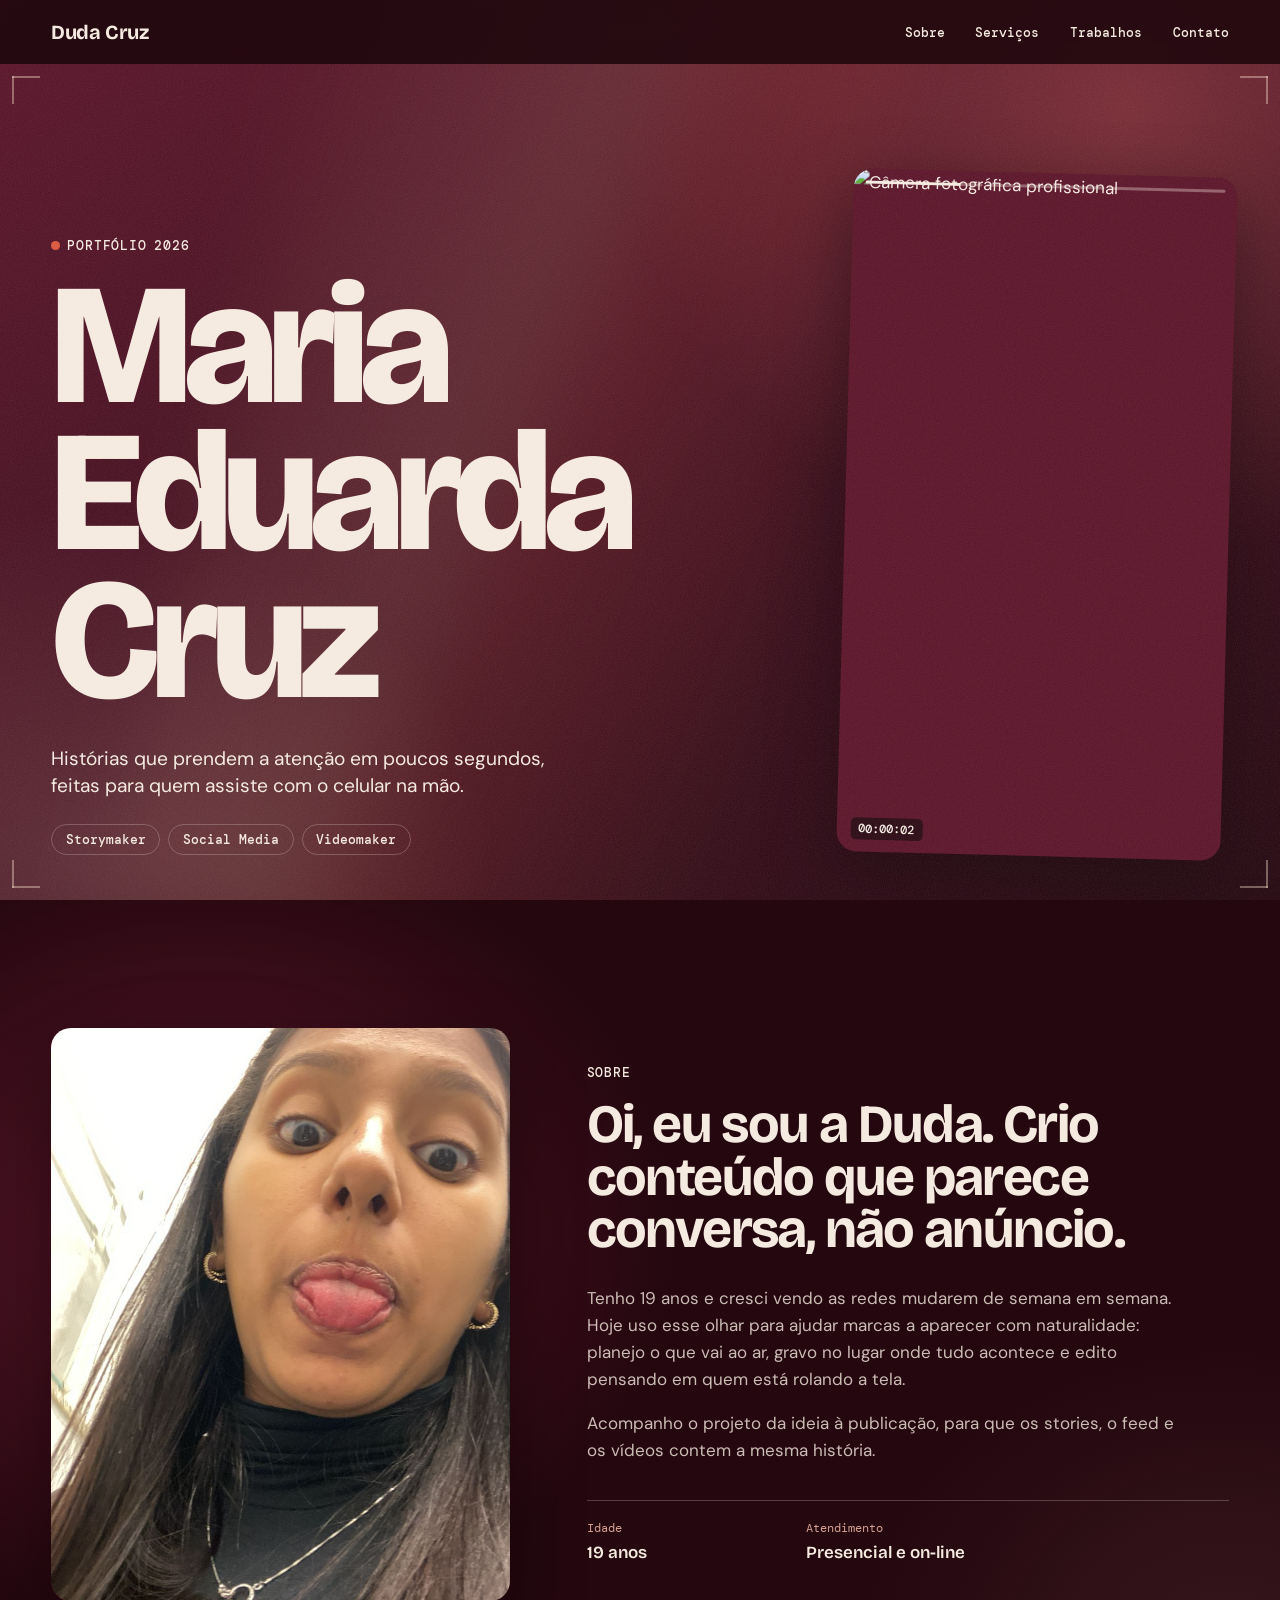
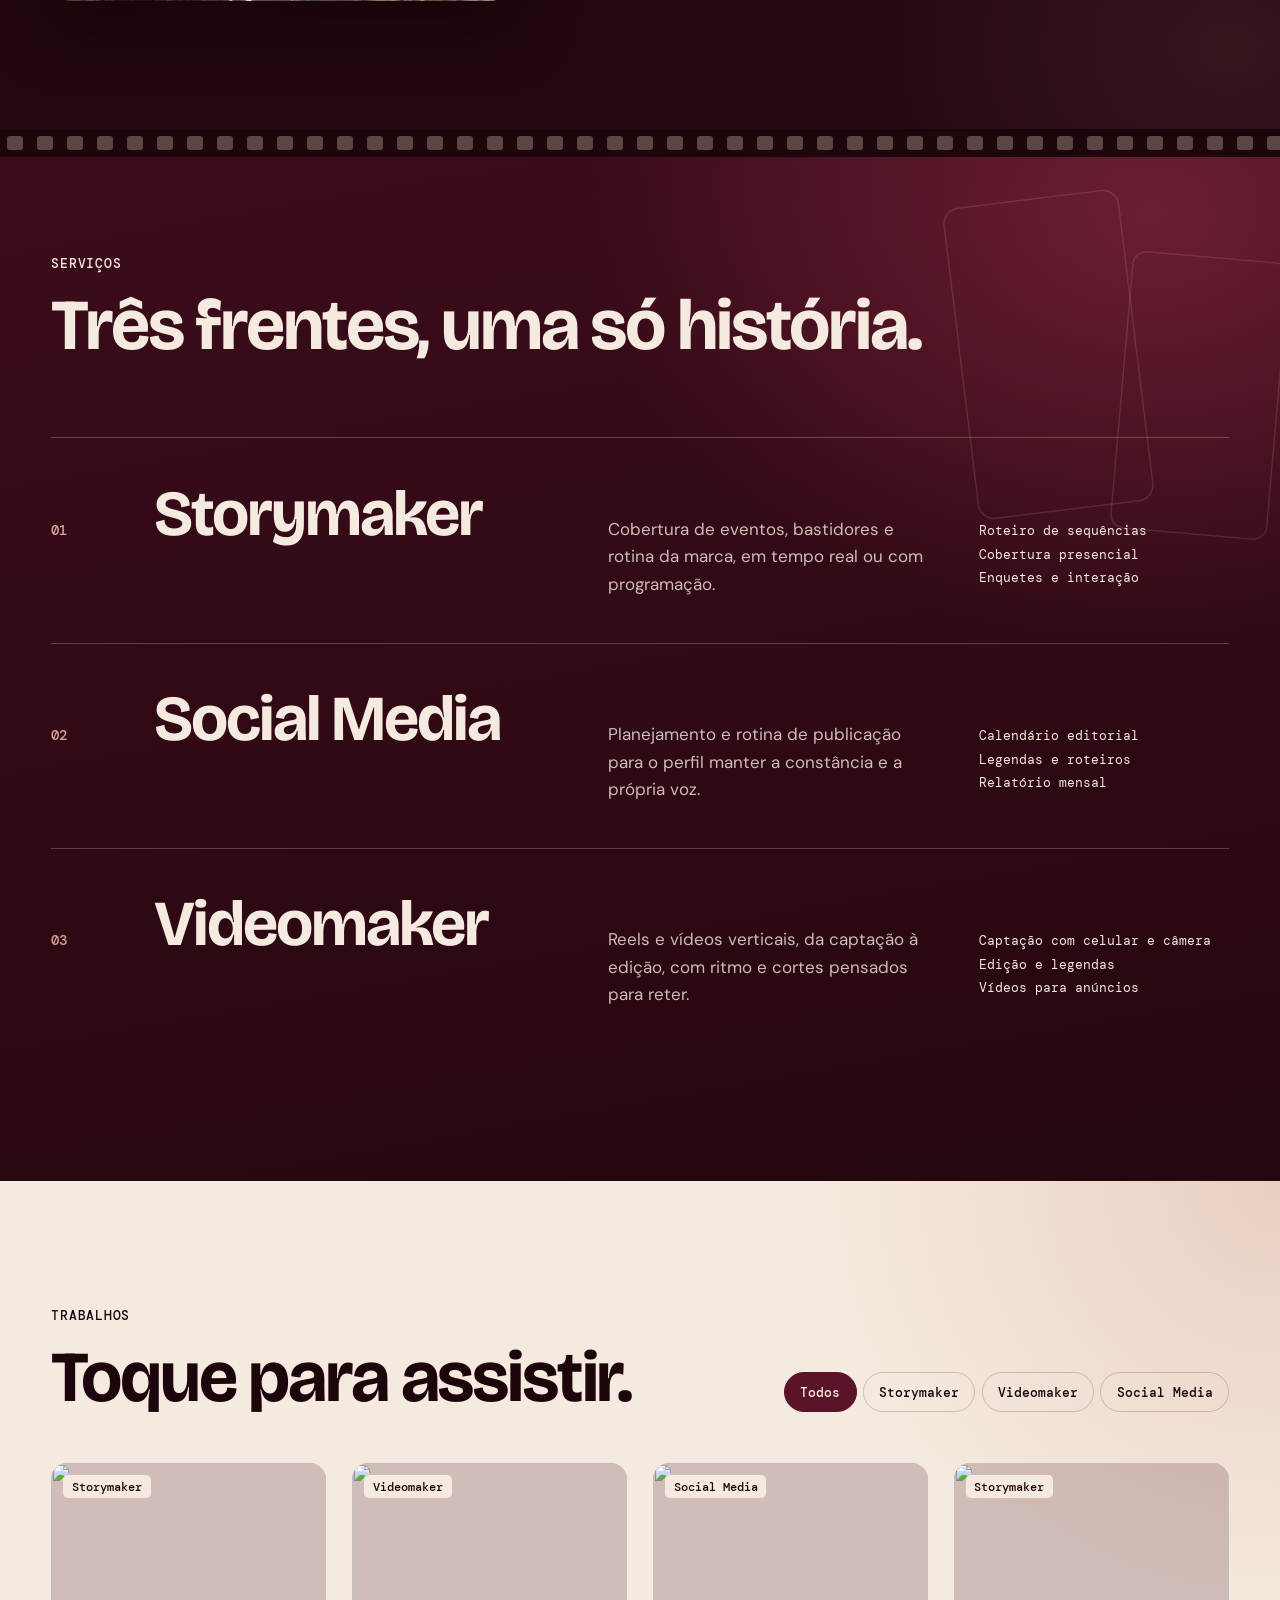
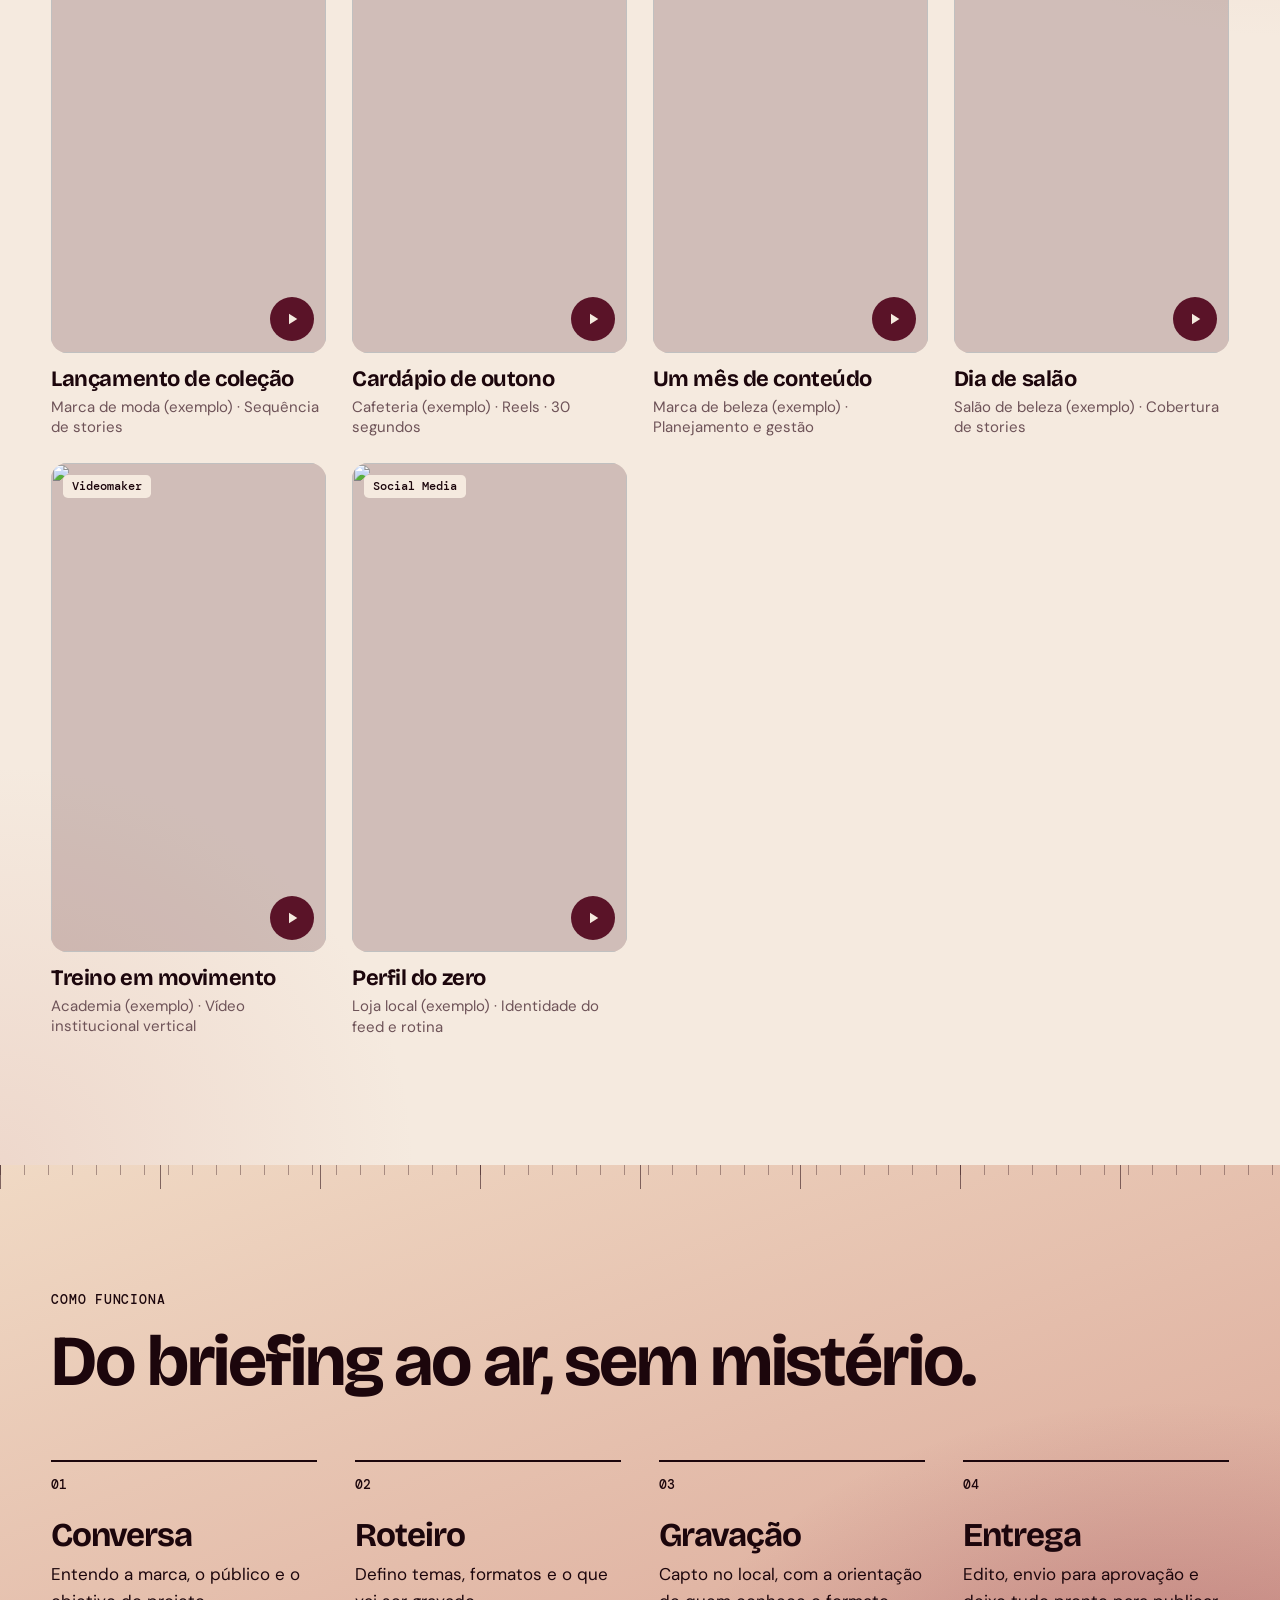
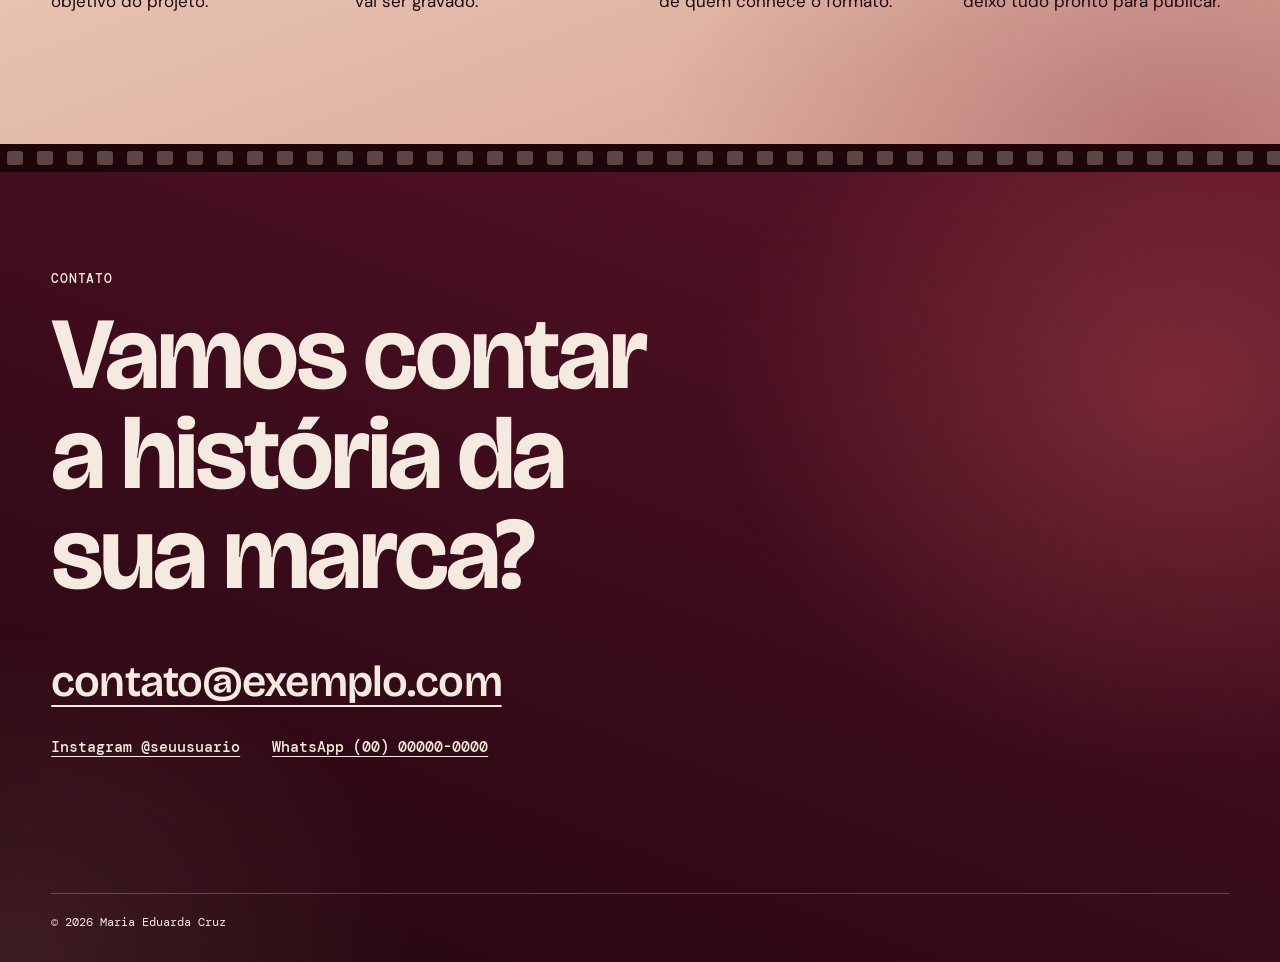
==== commit 7499b58a: "Adição da foto da Duda" ====
--- a/index.html
+++ b/index.html
@@ -57,7 +57,6 @@
         <p>Acompanho o projeto da ideia à publicação, para que os stories, o feed e os vídeos contem a mesma história.</p>
         <dl class="sobre__dados">
           <div><dt>Idade</dt><dd><span data-idade>19</span> anos</dd></div>
-          <div><dt>Formato favorito</dt><dd>Vertical, 9:16</dd></div>
           <div><dt>Atendimento</dt><dd>Presencial e on-line</dd></div>
         </dl>
       </div>
